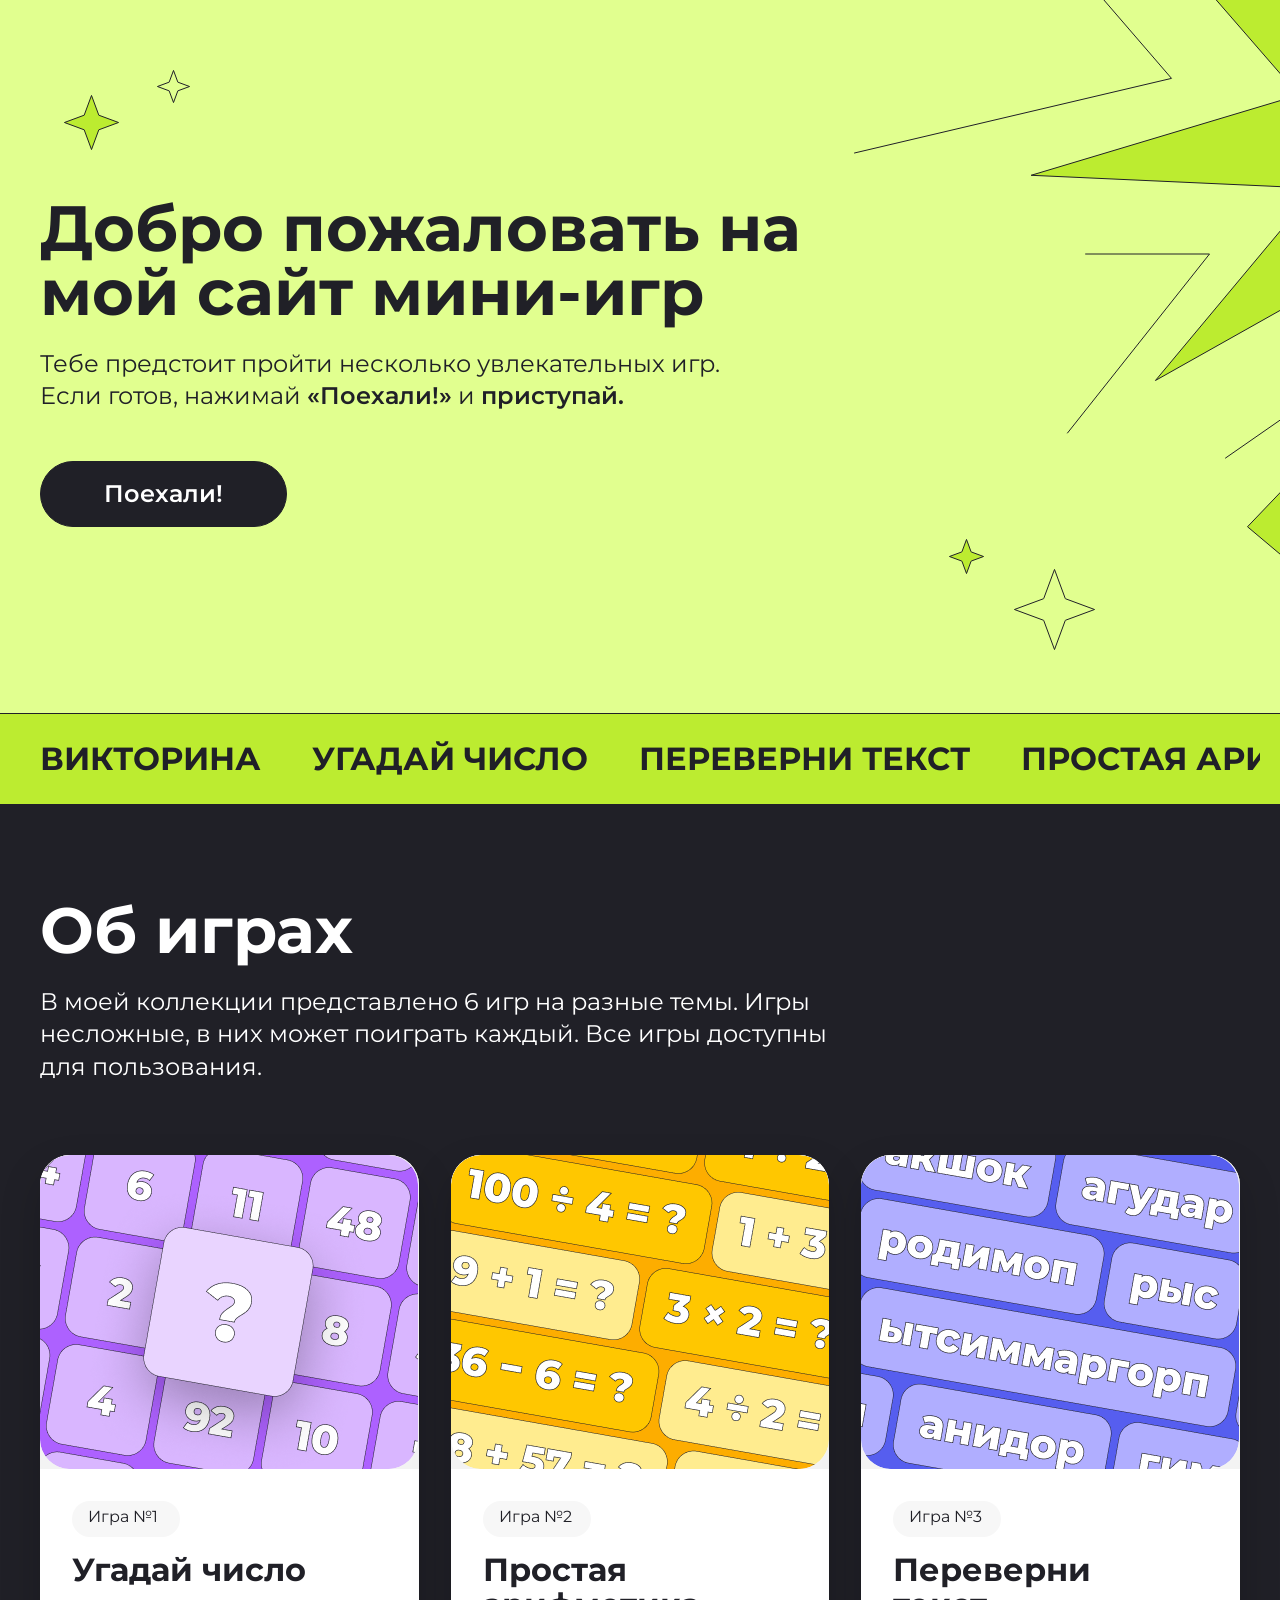
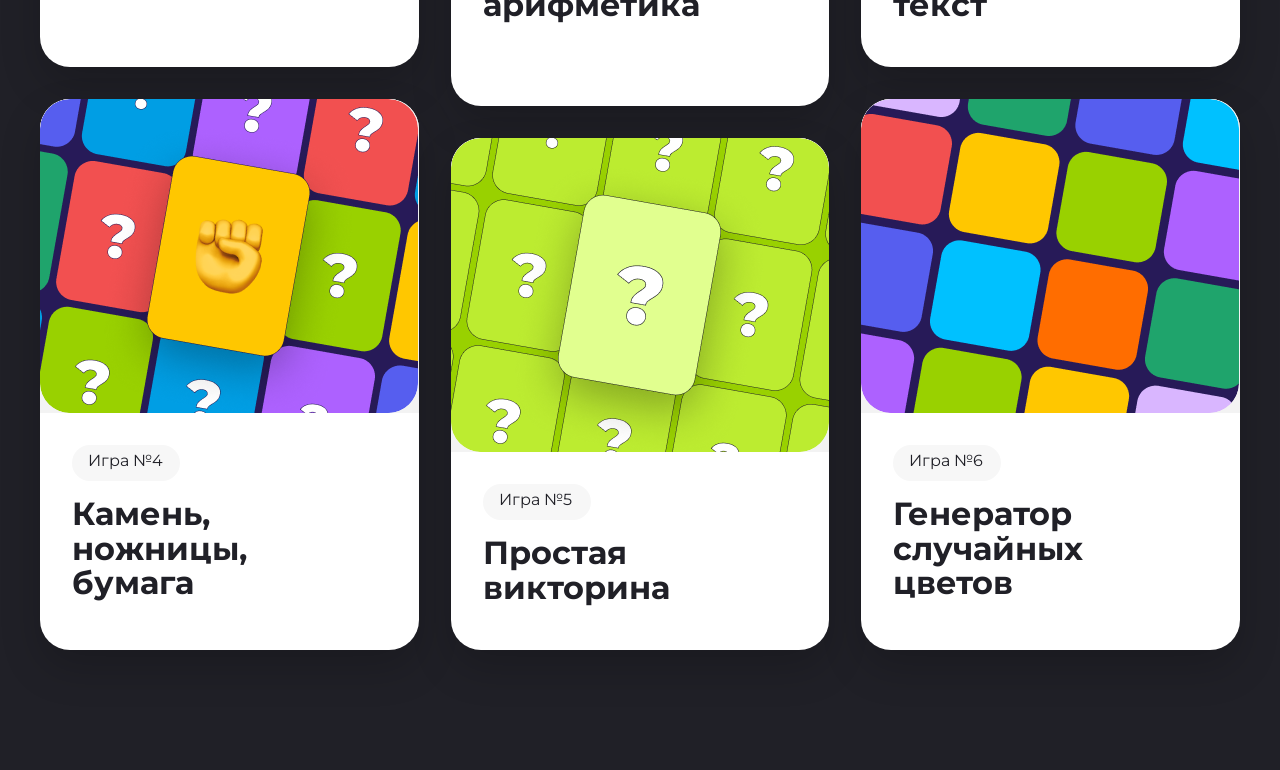
==== index.html @ d63cb067 "new block" ====
<!DOCTYPE html>
<html lang="ru">
  <head>
    <meta charset="UTF-8">
    <meta name="viewport" content="width=device-width, initial-scale=1.0">
    <title>Мини-игры</title>
    <link rel="stylesheet" href="style.css">
    <link rel="preconnect" href="https://fonts.googleapis.com">
    <link rel="preconnect" href="https://fonts.gstatic.com" crossorigin>
    <link
      href="https://fonts.googleapis.com/css2?family=Montserrat:ital,wght@0,100..900;1,100..900&display=swap"
      rel="stylesheet"
    >
  </head>
  <body>
    <header class="header">
      <div class="hero__decor hero__decor--star hero__decor--star-top">
        <img src="img/Star 2.svg" alt="Звезда">
      </div>
      <div class="hero__decor hero__decor--star hero__decor--star-left">
        <img src="img/Star 3.svg" alt="Звезда">
      </div>
      <div class="hero__decor hero__decor--star hero__decor--star-right">
        <img src="img/Star 4.svg" alt="Звезда">
      </div>
      <div class="hero__decor hero__decor--star hero__decor--star-small">
        <img src="img/Star 5.svg" alt="Звезда">
      </div>
      <div class="hero__decor hero__decor--star hero__decor--star-group">
        <img src="img/Group 1597880565.svg" alt="Группа звезд">
      </div>

      <section class="hero page">
        <div class="hero__wrapper">
          <h1 class="hero__title">Добро пожаловать на мой сайт мини-игр</h1>
          <p class="hero__subtitle">
            Тебе предстоит пройти несколько увлекательных игр. Если готов,
            нажимай <span class="hero__subtitle--text">«Поехали!»</span> и
            <span class="hero__subtitle--text">приступай.</span>
          </p>

          <button class="hero__button" type="button">Поехали!</button>
        </div>
      </section>

      <div class="hero__words">
        <div class="page hero__words-track">
          <p>ВИКТОРИНА</p>
          <p>УГАДАЙ ЧИСЛО</p>
          <p>ПЕРЕВЕРНИ ТЕКСТ</p>
          <p>ПРОСТАЯ АРИФМЕТИКА</p>
        </div>
      </div>
    </header>

    <section class="categories">
      <div class="page categories__wrapper">
        <h2 class="categories__title">Об играх</h2>
        <h3 class="categories__subtitle">
          В моей коллекции представлено 6 игр на разные темы. Игры несложные,
          в них может поиграть каждый. Все игры доступны для пользования.
        </h3>
      </div>

      <div class="page categories__grid">
        <div class="categories__column">
          <article class="categories__card categories__card--small">
            <div class="categories__preview">
              <img src="img/Обложка карточки.png" alt="Угадай число">
            </div>
            <div class="categories__content">
              <span class="categories__tag">Игра №1</span>
              <h3 class="categories__card-title">Угадай число</h3>
            </div>
          </article>

          <article class="categories__card categories__card--big">
            <div class="categories__preview">
              <img src="img/Обложка карточки3.png" alt="Камень, ножницы, бумага">
            </div>
            <div class="categories__content">
              <span class="categories__tag">Игра №4</span>
              <h3 class="categories__card-title">Камень, ножницы, бумага</h3>
            </div>
          </article>
        </div>

        <div class="categories__column">
          <article class="categories__card categories__card--big">
            <div class="categories__preview">
              <img src="img/Обложка карточки1.png" alt="Простая арифметика">
            </div>
            <div class="categories__content">
              <span class="categories__tag">Игра №2</span>
              <h3 class="categories__card-title">Простая арифметика</h3>
            </div>
          </article>

          <article class="categories__card categories__card--small">
            <div class="categories__preview">
              <img src="img/Обложка карточки4.png" alt="Простая викторина">
            </div>
            <div class="categories__content">
              <span class="categories__tag">Игра №5</span>
              <h3 class="categories__card-title">Простая викторина</h3>
            </div>
          </article>
        </div>

        <div class="categories__column">
          <article class="categories__card categories__card--small">
            <div class="categories__preview">
              <img src="img/Обложка карточки2.png" alt="Переверни текст">
            </div>
            <div class="categories__content">
              <span class="categories__tag">Игра №3</span>
              <h3 class="categories__card-title">Переверни текст</h3>
            </div>
          </article>

          <article class="categories__card categories__card--big">
            <div class="categories__preview">
              <img src="img/Обложка карточки5.png" alt="Генератор случайных цветов">
            </div>
            <div class="categories__content">
              <span class="categories__tag">Игра №6</span>
              <h3 class="categories__card-title">Генератор случайных цветов</h3>
            </div>
          </article>
        </div>
      </div>
    </section>
  </body>
</html>
---- style.css ----
* {
  margin: 0;
  padding: 0;
  box-sizing: border-box;
}

body {
  font-family: "Montserrat", sans-serif;
  font-size: 16px;
  color: #202027;
  background: #202027;
}

a {
  text-decoration: none;
}


a,
input,
button {
  font-family: "Montserrat", sans-serif;
}

.page {
  width: min(100%, 1240px);
  margin: 0 auto;
  padding-left: 20px;
  padding-right: 20px;
}

.header {
  display: flex;
  flex-direction: column;
  min-height: 800px;
  background-color: #e1ff8f;
  overflow: hidden;
  position: relative;
}

.hero {
  position: relative;
  z-index: 1;
  padding-top: 196px;
  padding-bottom: 186px;
}

.hero__decor {
  position: absolute;
  z-index: 0;
  flex: 1 0 auto;
}

.hero__decor--star {
  position: absolute;
  z-index: 0;
}

.hero__decor--star-top {
  left: 63px;
  right: 1320px;
  top: 94px;
  bottom: 649px;
}

.hero__decor--star-left {
  left: 156px;
  right: 1249px;
  top: 69px;
  bottom: 696px;
}

.hero__decor--star-small {
  left: 948px;
  right: 445px;
  top: 538px;
  bottom: 225px;
}

.hero__decor--star-right {
  left: 1013px;
  right: 344px;
  top: 568px;
  bottom: 149px;
}

.hero__decor--star-group {
  right: 0;
  left: 854px;
  bottom: 3px;
  top: 0;
}

.hero__wrapper {
  max-width: 769px;
}

.hero__title {
  font-weight: 700;
  font-size: clamp(42px, 6vw, 64px);
  line-height: 1;
}

.hero__subtitle {
  margin-top: 24px;
  max-width: 720px;
  font-weight: 400;
  font-size: clamp(20px, 2.2vw, 24px);
  line-height: 1.35;
}

.hero__subtitle--text {
  font-weight: 600;
}

.hero__button {
  margin-top: 48px;
  width: 247px;
  min-height: 66px;
  padding: 16px 28px;
  border: 1px solid #202027;
  border-radius: 60px;
  font-weight: 600;
  font-size: 24px;
  line-height: 1;
  text-align: center;
  color: #ffffff;
  background: #202027;
  cursor: pointer;
}

.hero__words {
  background-color: #bcec30;
  border-top: 1px solid #202027;
  flex: 0 0 auto;
  position: relative;
  z-index: 2;
}

.hero__words-track {
  min-height: 90px;
  display: flex;
  align-items: center;
  gap: 51px;
  white-space: nowrap;
  overflow: hidden;
  font-weight: 700;
  font-size: clamp(28px, 2.7vw, 32px);
  line-height: 1.1;
}

.categories {
  padding-top: 94px;
  padding-bottom: 120px;
  background: #202027;
}

.categories__wrapper {
  margin-bottom: 72px;
}

.categories__title {
  max-width: 314px;
  margin-bottom: 24px;
  font-weight: 700;
  font-size: clamp(42px, 6vw, 64px);
  line-height: 1;
  color: #ffffff;
}

.categories__subtitle {
  max-width: 788px;
  font-weight: 400;
  font-size: clamp(20px, 2.2vw, 24px);
  line-height: 1.35;
  color: #ffffff;
}

.categories__grid {
  display: grid;
  grid-template-columns: repeat(3, minmax(0, 1fr));
  gap: 32px;
  align-items: start;
}

.categories__column {
  display: flex;
  flex-direction: column;
  gap: 32px;
}

.categories__card {
  width: 100%;
  display: flex;
  flex-direction: column;
  border-radius: 30px;
  overflow: hidden;
  background: #ffffff;
  box-shadow: 0 18px 40px rgba(0, 0, 0, 0.18);
}

.categories__card--small {
  min-height: 512px;
}

.categories__card--big {
  min-height: 551px;
}

.categories__preview {
  height: 314px;
  background: #f3f3f3;
}

.categories__preview img {
width: 378px;
height: 314px;
border-radius: 30px;
}

.categories__content {
  flex: 1 1 auto;
  display: flex;
  flex-direction: column;
  gap: 16px;
  padding: 32px;
}

.categories__tag {
  align-self: flex-start;
  min-width: 108px;
  height: 36px;
  border-radius: 999px;
  padding: 8px 16px 10px;
  font-size: 16px;
  line-height: 1;
  color: #202027;
  background: #f7f7f7;
}

.categories__card-title {
  max-width: 240px;
  font-weight: 700;
  font-size: 32px;
  line-height: 1.08;
}

@media (max-width: 1024px) {
  .hero {
    padding-top: 140px;
    padding-bottom: 120px;
  }

  .categories__grid {
    grid-template-columns: repeat(2, minmax(0, 1fr));
  }
}

@media (max-width: 767px) {
  .page {
    padding-left: 16px;
    padding-right: 16px;
  }

  .header {
    min-height: auto;
  }

  .hero {
    padding-top: 120px;
    padding-bottom: 96px;
  }

  .hero__button {
    width: 100%;
  }

  .hero__words-track {
    min-height: 72px;
    gap: 28px;
    font-size: 22px;
  }

  .categories {
    padding-top: 64px;
    padding-bottom: 80px;
  }

  .categories__wrapper {
    margin-bottom: 40px;
  }

  .categories__grid {
    grid-template-columns: 1fr;
    gap: 24px;
  }

  .categories__column {
    gap: 24px;
  }

  .categories__card--small,
  .categories__card--big {
    min-height: auto;
  }

  .categories__preview {
    height: 260px;
  }

  .categories__content {
    padding: 24px;
  }

  .categories__card-title {
    font-size: 28px;
  }
}
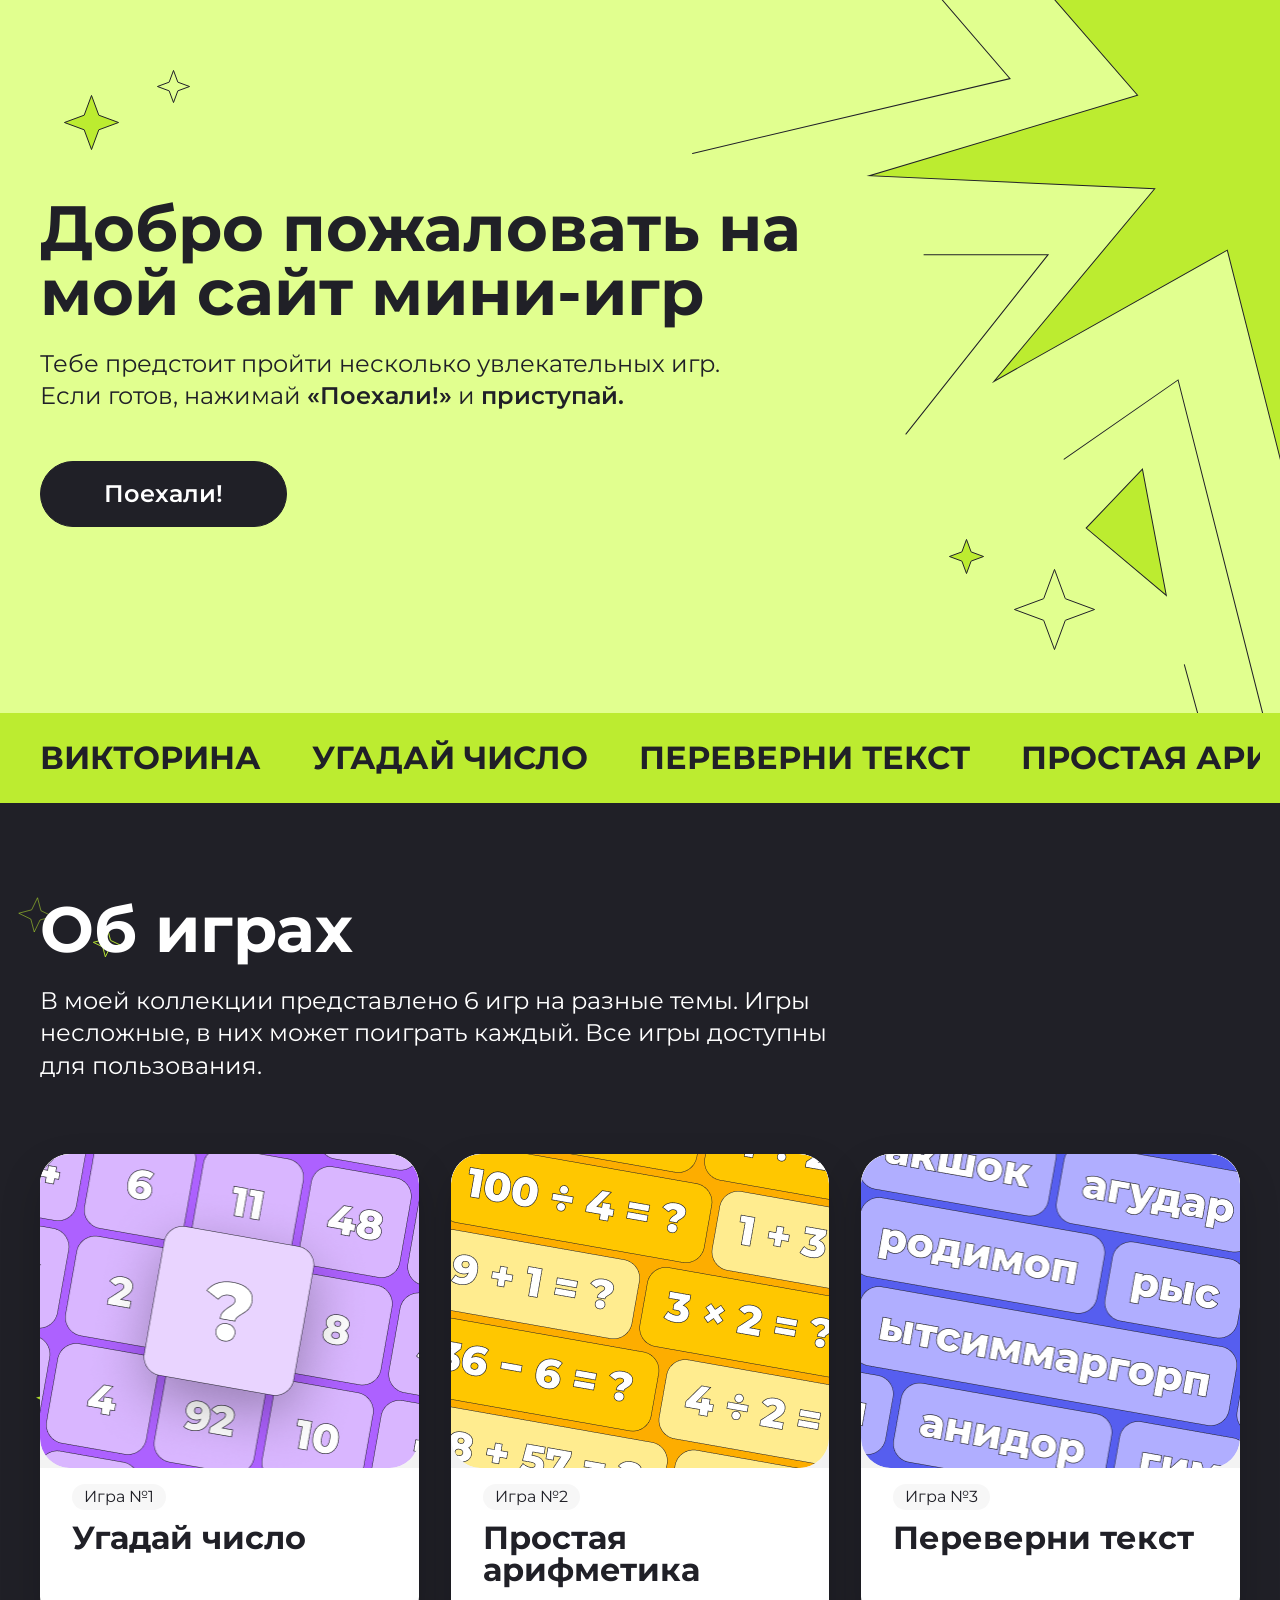
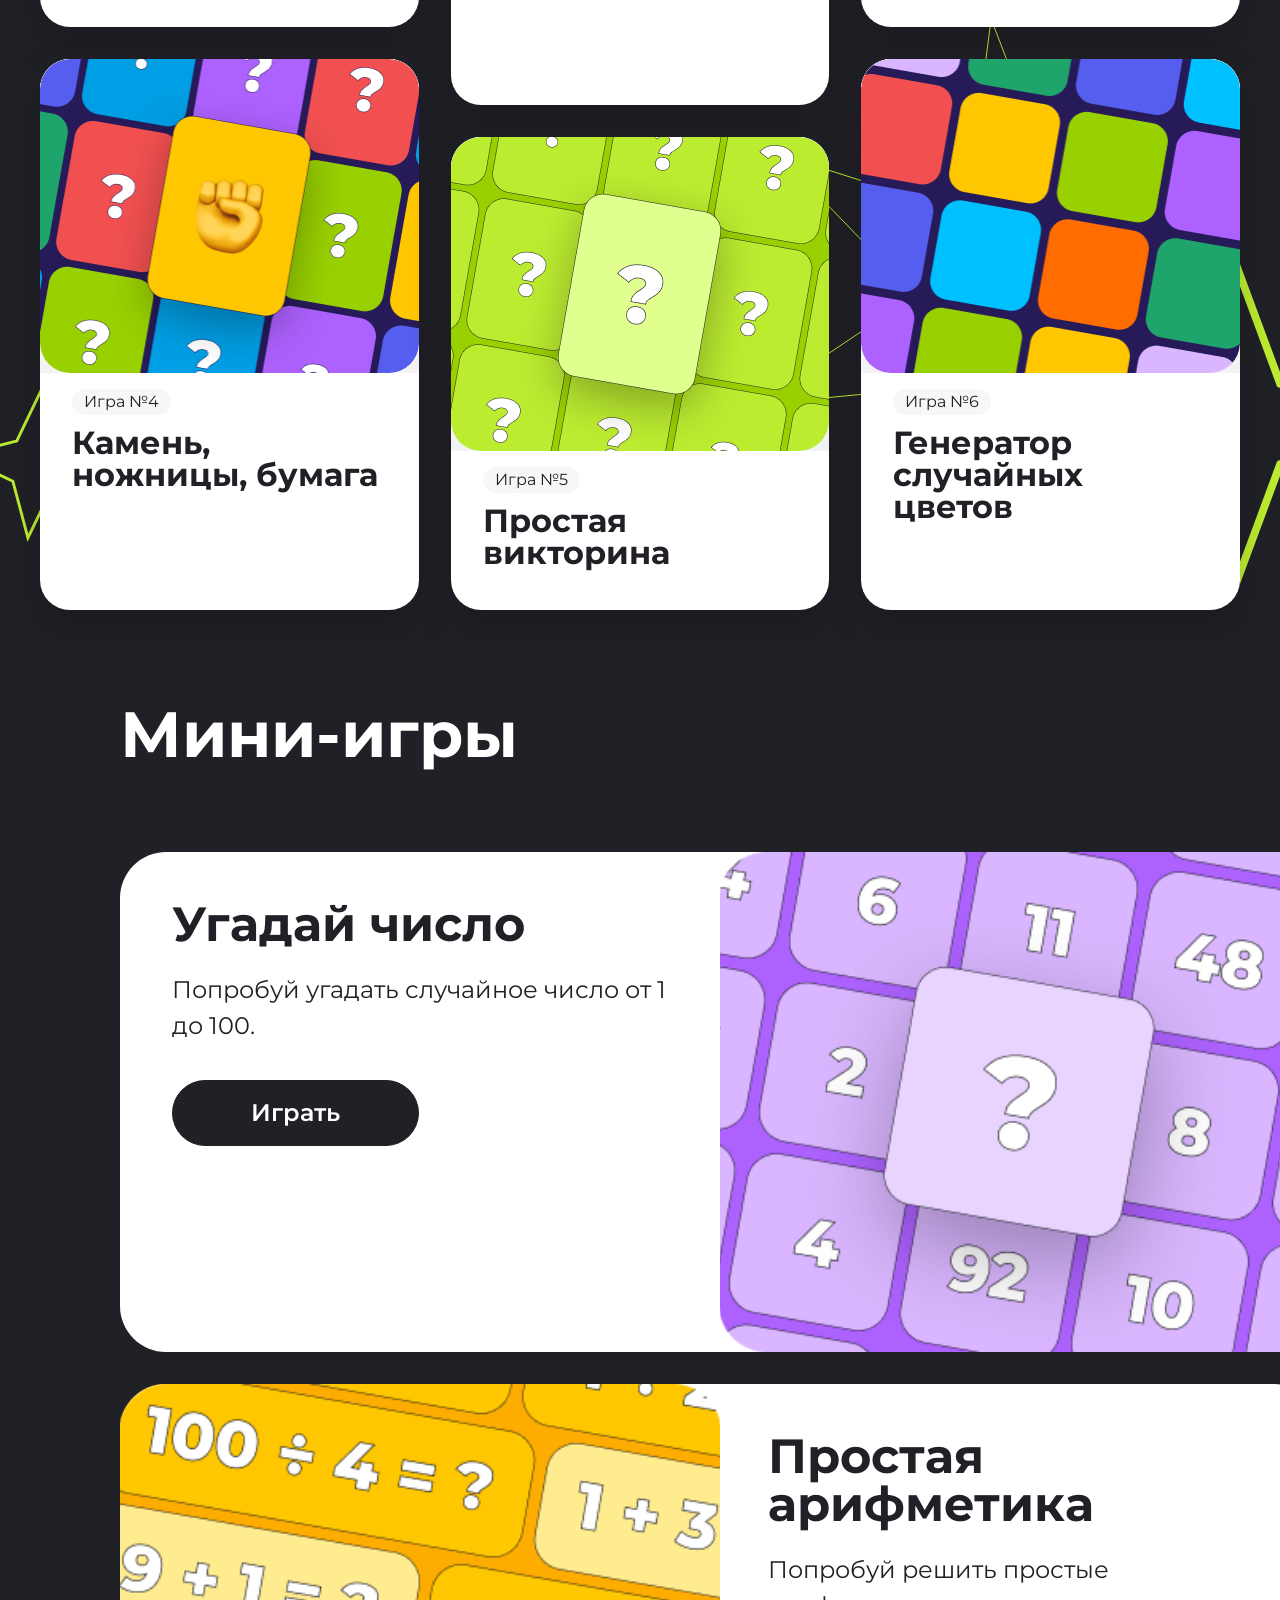
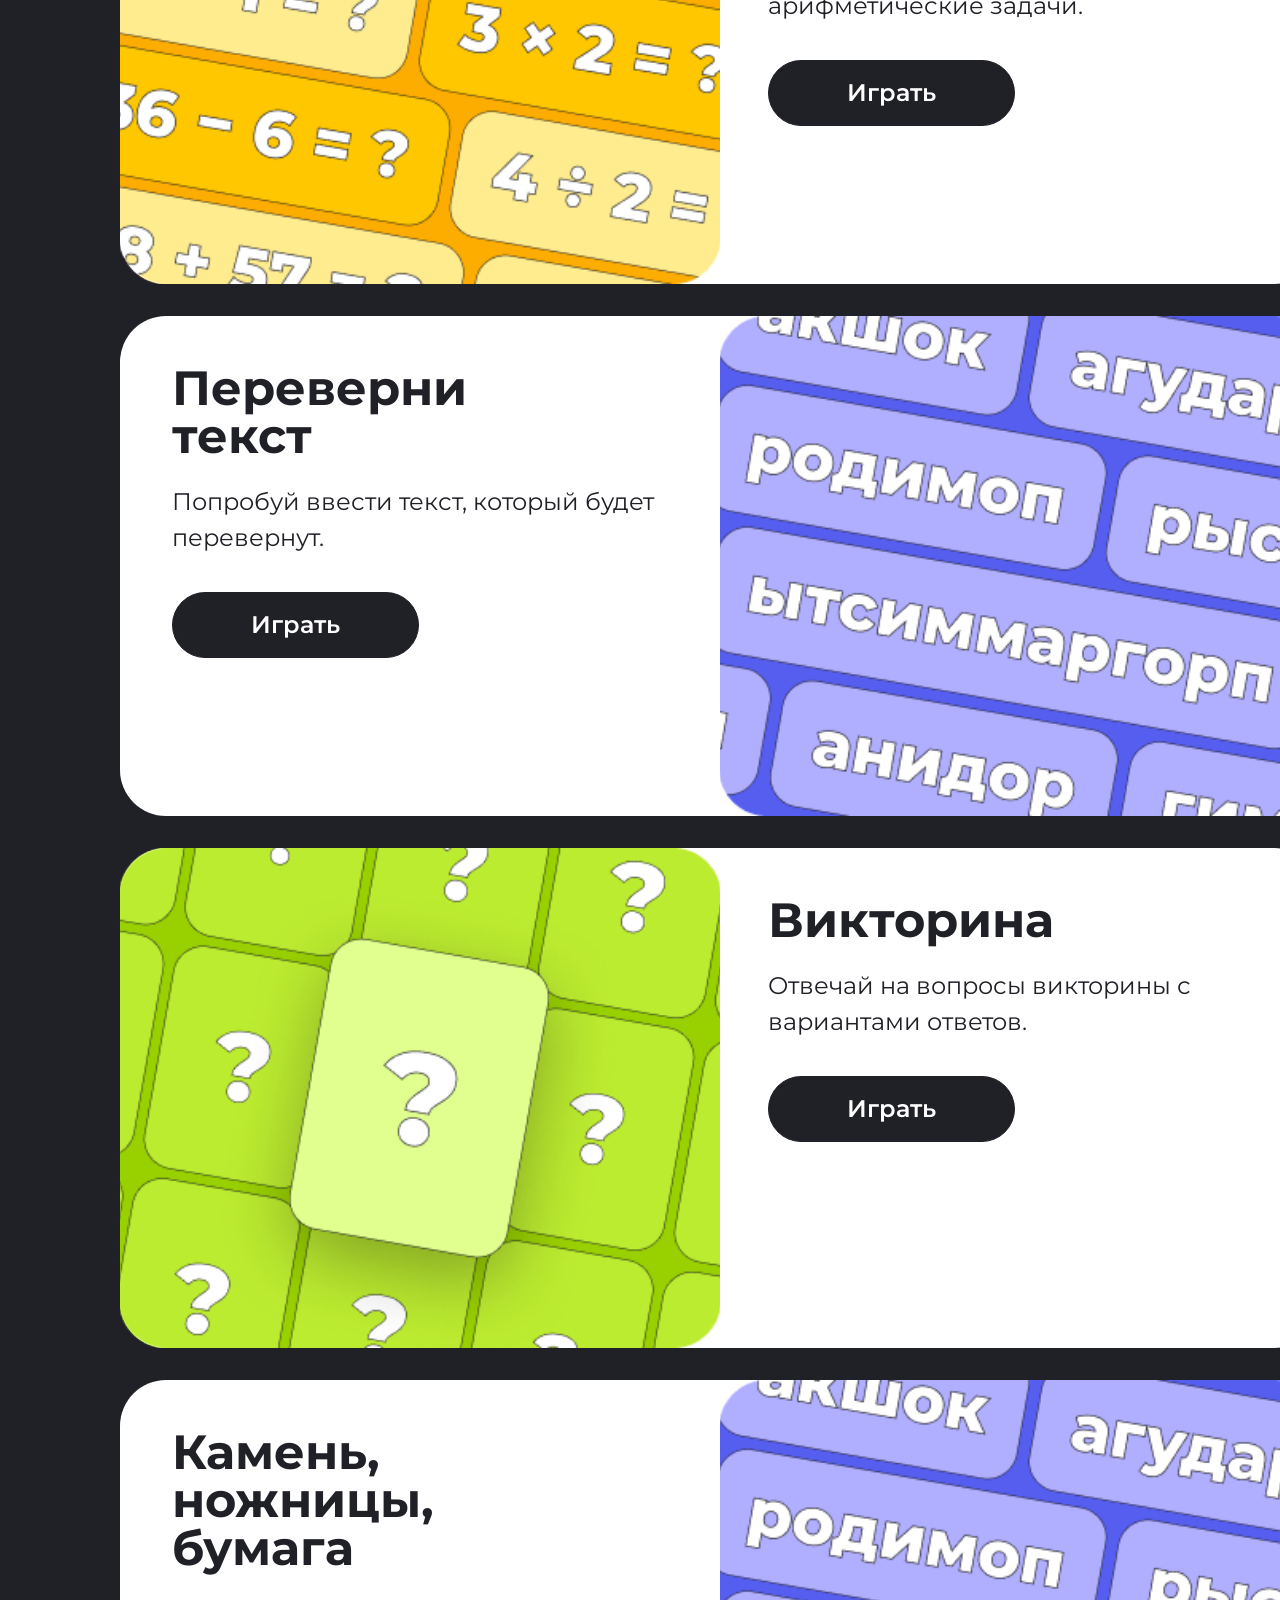
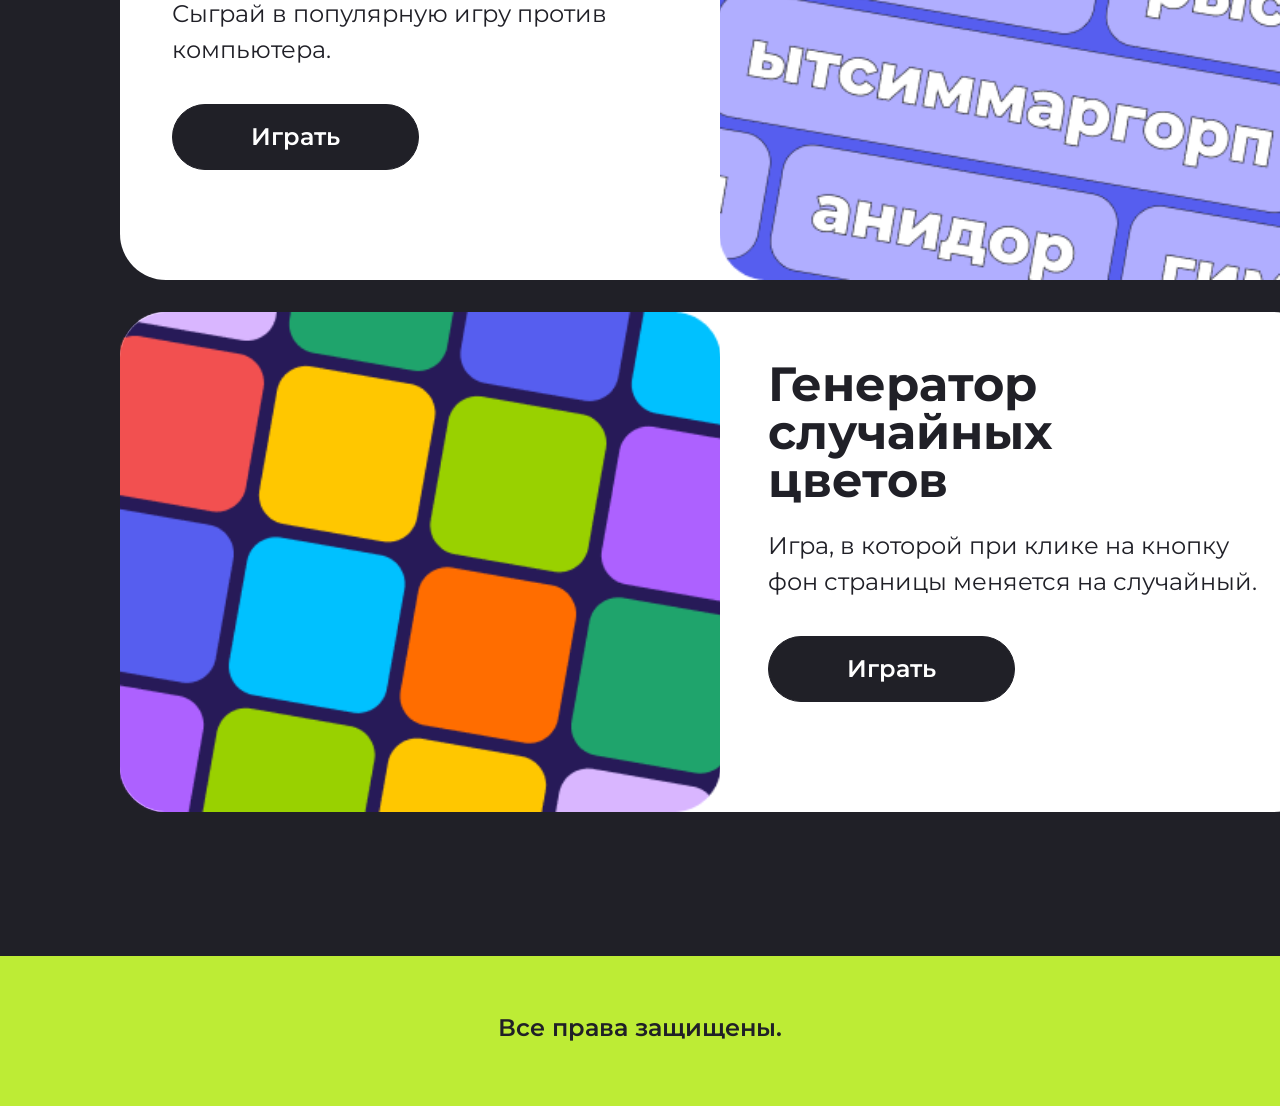
==== commit 9bdcb056: "added a second site block" ====
--- a/index.html
+++ b/index.html
@@ -54,6 +54,29 @@
     </header>
 
     <section class="categories">
+
+      <div class="categories__decor categories__decor--top-right">
+        <img src="img/Star 1.svg" alt="Звезда">
+      </div>
+      <div class="categories__decor categories__decor--left-mid">
+        <img src="img/Star 6.svg" alt="Звезда">
+      </div>
+      <div class="categories__decor categories__decor--left-bottom">
+        <img src="img/Star 7.svg" alt="Звезда">
+      </div>
+      <div class="categories__decor categories__decor--right-mid">
+        <img src="img/Star 8.svg" alt="Звезда">
+      </div>
+      <div class="categories__decor categories__decor--right-bottom">
+        <img src="img/Star 10.svg" alt="Группа звезд">
+      </div>
+      <div class="categories__decor categories__decor--top-left">
+        <img src="img/Star 11.svg" alt="Звезда">
+      </div>
+      <div class="categories__decor categories__decor--bottom-left">
+        <img src="img/Star 12.svg" alt="Группа звезд">
+      </div>
+
       <div class="page categories__wrapper">
         <h2 class="categories__title">Об играх</h2>
         <h3 class="categories__subtitle">
@@ -130,5 +153,101 @@
         </div>
       </div>
     </section>
+    
+    
+    <section class="games__section page">
+
+      <div class="games__title-wrapper page">
+        <h2 class="games__title--text">Мини-игры</h2>
+      </div>
+
+      <div class="games__box page">
+        
+          <article class="games__card games__card--right">
+            <div class="games__preview">
+              <img src="img/Обложка карточки.png" alt="Угадай число">
+            </div>
+         <div class="games__content">
+              <div class="games__action">  
+                <h2 class="games__content--title">Угадай число</h2>
+                <h3 class="games__content--subtitle">Попробуй угадать случайное число от 1 до 100.</h3>
+                <button class="games__button" type="button">Играть</button>
+              </div>
+            </div>
+          </article>
+
+        <article class="games__card">
+            <div class="games__preview">
+              <img src="img/Обложка карточки1.png" alt="Простая арифметика">
+            </div>
+            <div class="games__content">
+              <div class="games__action">  
+                <h2 class="games__content--title">Простая арифметика</h2>
+                <h3 class="games__content--subtitle">Попробуй решить простые арифметические задачи.</h3>
+                <button class="games__button" type="button">Играть</button>
+              </div>
+            </div>
+          </article>
+        
+
+        
+          <article class="games__card games__card--right">
+            <div class="games__preview">
+              <img src="img/Обложка карточки2.png" alt="Простая арифметика">
+            </div>
+           <div class="games__content">
+              <div class="games__action">  
+                <h2 class="games__content--title">Переверни текст</h2>
+                <h3 class="games__content--subtitle">Попробуй ввести текст, который будет перевернут.</h3>
+                <button class="games__button" type="button">Играть</button>
+              </div>
+            </div>
+          </article>
+
+    <article class="games__card">
+            <div class="games__preview">
+              <img src="img/Обложка карточки4.png" alt="Викторина">
+            </div>
+            <div class="games__content">
+              <div class="games__action">  
+                <h2 class="games__content--title">Викторина</h2>
+                <h3 class="games__content--subtitle">Отвечай на вопросы викторины с вариантами ответов.</h3>
+                <button class="games__button" type="button">Играть</button>
+              </div>
+            </div>
+          </article>
+        
+
+        
+          <article class="games__card games__card--right">
+            <div class="games__preview">
+              <img src="img/Обложка карточки2.png" alt="Простая арифметика">
+            </div>
+           <div class="games__content">
+              <div class="games__action">  
+                <h2 class="games__content--title">Камень, ножницы, бумага</h2>
+                <h3 class="games__content--subtitle">Сыграй в популярную игру против компьютера.</h3>
+                <button class="games__button" type="button">Играть</button>
+              </div>
+            </div>
+          </article>
+
+          <article class="games__card">
+            <div class="games__preview">
+              <img src="img/Обложка карточки5.png" alt="Генератор случайных цветов">
+            </div>
+            <div class="games__content">
+              <div class="games__action">  
+                <h2 class="games__content--title">Генератор случайных цветов</h2>
+                <h3 class="games__content--subtitle">Игра, в которой при клике на кнопку фон страницы меняется на случайный.</h3>
+                <button class="games__button" type="button">Играть</button>
+              </div>
+            </div>
+          </article>
+
+    </section>
+    <footer class="footer">
+      <p class="footer__text">Все права защищены.</p>
+    </footer>
   </body>
 </html>
--- a/style.css
+++ b/style.css
@@ -86,9 +86,15 @@
 
 .hero__decor--star-group {
   right: 0;
-  left: 854px;
+  left: auto;
   bottom: 3px;
   top: 0;
+  display: flex;
+  justify-content: flex-end;
+}
+
+.hero__decor--star-group img {
+  display: block;
 }
 
 .hero__wrapper {
@@ -131,7 +137,6 @@
 
 .hero__words {
   background-color: #bcec30;
-  border-top: 1px solid #202027;
   flex: 0 0 auto;
   position: relative;
   z-index: 2;
@@ -150,12 +155,71 @@
 }
 
 .categories {
+  position: relative;
+  isolation: isolate;
   padding-top: 94px;
-  padding-bottom: 120px;
+  padding-bottom: 46px;
   background: #202027;
+  overflow: hidden;
+}
+
+.categories__decor {
+  position: absolute;
+  z-index: 0;
+  pointer-events: none;
+}
+
+.categories__decor img {
+  display: block;
+  width: 100%;
+  height: auto;
+}
+
+.categories__decor--top-right {
+  top: 814px;
+  bottom: 693px;
+  right: 72px;
+}
+
+.categories__decor--left-mid {
+  top: 520 px;
+  left: 18px;
+  width: 36px;
+}
+
+.categories__decor--left-bottom {
+  top: 570px;
+  left: 36px;
+  width: 56px;
+}
+
+.categories__decor--right-mid {
+  top: 690px;
+  right: 88px;
+  width: 68px;
+}
+
+.categories__decor--right-bottom {
+  right: -120px;
+  bottom: 72px;
+  width: 320px;
+}
+
+.categories__decor--top-left {
+  top: 126px;
+  left: 92px;
+  width: 30px;
+}
+
+.categories__decor--bottom-left {
+  left: -44px;
+  bottom: 112px;
+  width: 160px;
 }
 
 .categories__wrapper {
+  position: relative;
+  z-index: 1;
   margin-bottom: 72px;
 }
 
@@ -177,6 +241,8 @@
 }
 
 .categories__grid {
+  position: relative;
+  z-index: 1;
   display: grid;
   grid-template-columns: repeat(3, minmax(0, 1fr));
   gap: 32px;
@@ -200,11 +266,11 @@
 }
 
 .categories__card--small {
-  min-height: 512px;
+  height: 473px;
 }
 
 .categories__card--big {
-  min-height: 551px;
+  height: 551px;
 }
 
 .categories__preview {
@@ -213,25 +279,28 @@
 }
 
 .categories__preview img {
-width: 378px;
-height: 314px;
-border-radius: 30px;
+  display: block;
+  width: 100%;
+  height: 100%;
+  object-fit: cover;
+  border-radius: 30px;
 }
 
 .categories__content {
   flex: 1 1 auto;
   display: flex;
   flex-direction: column;
-  gap: 16px;
-  padding: 32px;
+  gap: 12px;
+  justify-content: flex-start;
+  padding: 16px 32px 32px;
+  min-height: 0;
 }
 
 .categories__tag {
   align-self: flex-start;
-  min-width: 108px;
-  height: 36px;
+  min-width: 0;
   border-radius: 999px;
-  padding: 8px 16px 10px;
+  padding: 5px 12px;
   font-size: 16px;
   line-height: 1;
   color: #202027;
@@ -239,11 +308,157 @@
 }
 
 .categories__card-title {
-  max-width: 240px;
+  max-width: 314px;
   font-weight: 700;
   font-size: 32px;
-  line-height: 1.08;
-}
+  line-height: 1;
+}
+
+.games__section {
+  background-color: #202027;
+  width: 1440px;
+  height: 3500px;
+  padding-top: 46px;
+}
+
+.games__title-wrapper {
+  width: 1200;
+  height: 78;
+  gap: 72px;
+  padding-bottom: 72px;
+}
+
+.games__title--text {
+  width: 400px ;
+  height: 78px;
+  font-family: Montserrat;
+  font-weight: 700;
+  font-style: Bold;
+  font-size: 64px;
+  line-height: 100%;
+  letter-spacing: 0px;
+  vertical-align: middle;
+  color: rgba(255, 255, 255, 1)
+} 
+
+.games__box {
+  display: flex;
+  flex-direction: column;
+  
+  gap: 32px;
+}
+
+
+.games__card--right {
+ display: flex;
+    flex-direction: row-reverse;
+}
+
+.games__card{
+  display: flex;
+  border-radius: 46px;
+  opacity: 1;
+  color: rgba(255, 255, 255, 1);
+  background-color: rgba(255, 255, 255, 1);
+  width: 1200px;
+  height: 500px;
+}
+
+.games__preview {
+  width: 600px;
+height: 100%;
+gap: 10px;
+}
+
+.games__preview img {
+  display: block;
+  width: 100%;
+  height: 100%;
+  object-fit: cover;
+  border-radius: 30px;
+}
+
+.games__action{ 
+  width: 100%;
+  max-width: 504px;
+  display: flex;
+  flex-direction: column;
+  gap: 24px;
+  align-items: flex-start;
+}
+
+.games__content {
+  padding: 48px;
+  min-height: 0;
+}
+
+.games__button {
+  width: 247px;
+  min-height: 66px;
+  padding: 16px 28px;
+  border: 1px solid #202027;
+  border-radius: 60px;
+  font-weight: 600;
+  font-size: 24px;
+  line-height: 1;
+  text-align: center;
+  color: #ffffff;
+  background: #202027;
+  cursor: pointer;
+}
+
+.games__content--title {
+  width: auto;
+  max-width: 380px;
+  height: auto;
+  font-family: Montserrat;
+  font-weight: 700;
+  font-style: Bold;
+  font-size: 48px;
+  line-height: 100%;
+  letter-spacing: 0px;
+  vertical-align: middle;
+  color: rgba(32, 32, 39, 1);
+}
+
+.games__content--subtitle {
+  width: auto;
+  max-width: 500px;
+  height: auto;
+  font-family: Montserrat;
+  font-weight: 400;
+  font-style: Regular;
+  font-size: 24px;
+  line-height: 150%;
+  letter-spacing: 0px;
+  vertical-align: middle;
+  color: rgba(32, 32, 39, 1);
+  margin-bottom: 12px;
+}
+
+.footer {
+  display: flex;
+  justify-content: center;
+  width: 100%;
+  height: 150px;
+  background-color: #bdec35;
+  align-items: center;
+}
+
+.footer__text {
+  width: 285px;
+  height: 29px;
+  font-family: Montserrat;
+  font-weight: 600;
+  font-style: SemiBold;
+  font-size: 24px;
+  line-height: 100%;
+  letter-spacing: 0px;
+  text-align: center;
+  vertical-align: middle;
+  color: rgba(32, 32, 39, 1);
+}
+
 
 @media (max-width: 1024px) {
   .hero {
@@ -286,6 +501,21 @@
     padding-bottom: 80px;
   }
 
+  .categories__decor--top-right {
+    top: 120px;
+    right: -220px;
+    width: 420px;
+  }
+
+  .categories__decor--left-mid,
+  .categories__decor--left-bottom,
+  .categories__decor--right-mid,
+  .categories__decor--right-bottom,
+  .categories__decor--top-left,
+  .categories__decor--bottom-left {
+    display: none;
+  }
+
   .categories__wrapper {
     margin-bottom: 40px;
   }
@@ -301,6 +531,7 @@
 
   .categories__card--small,
   .categories__card--big {
+    height: auto;
     min-height: auto;
   }
 
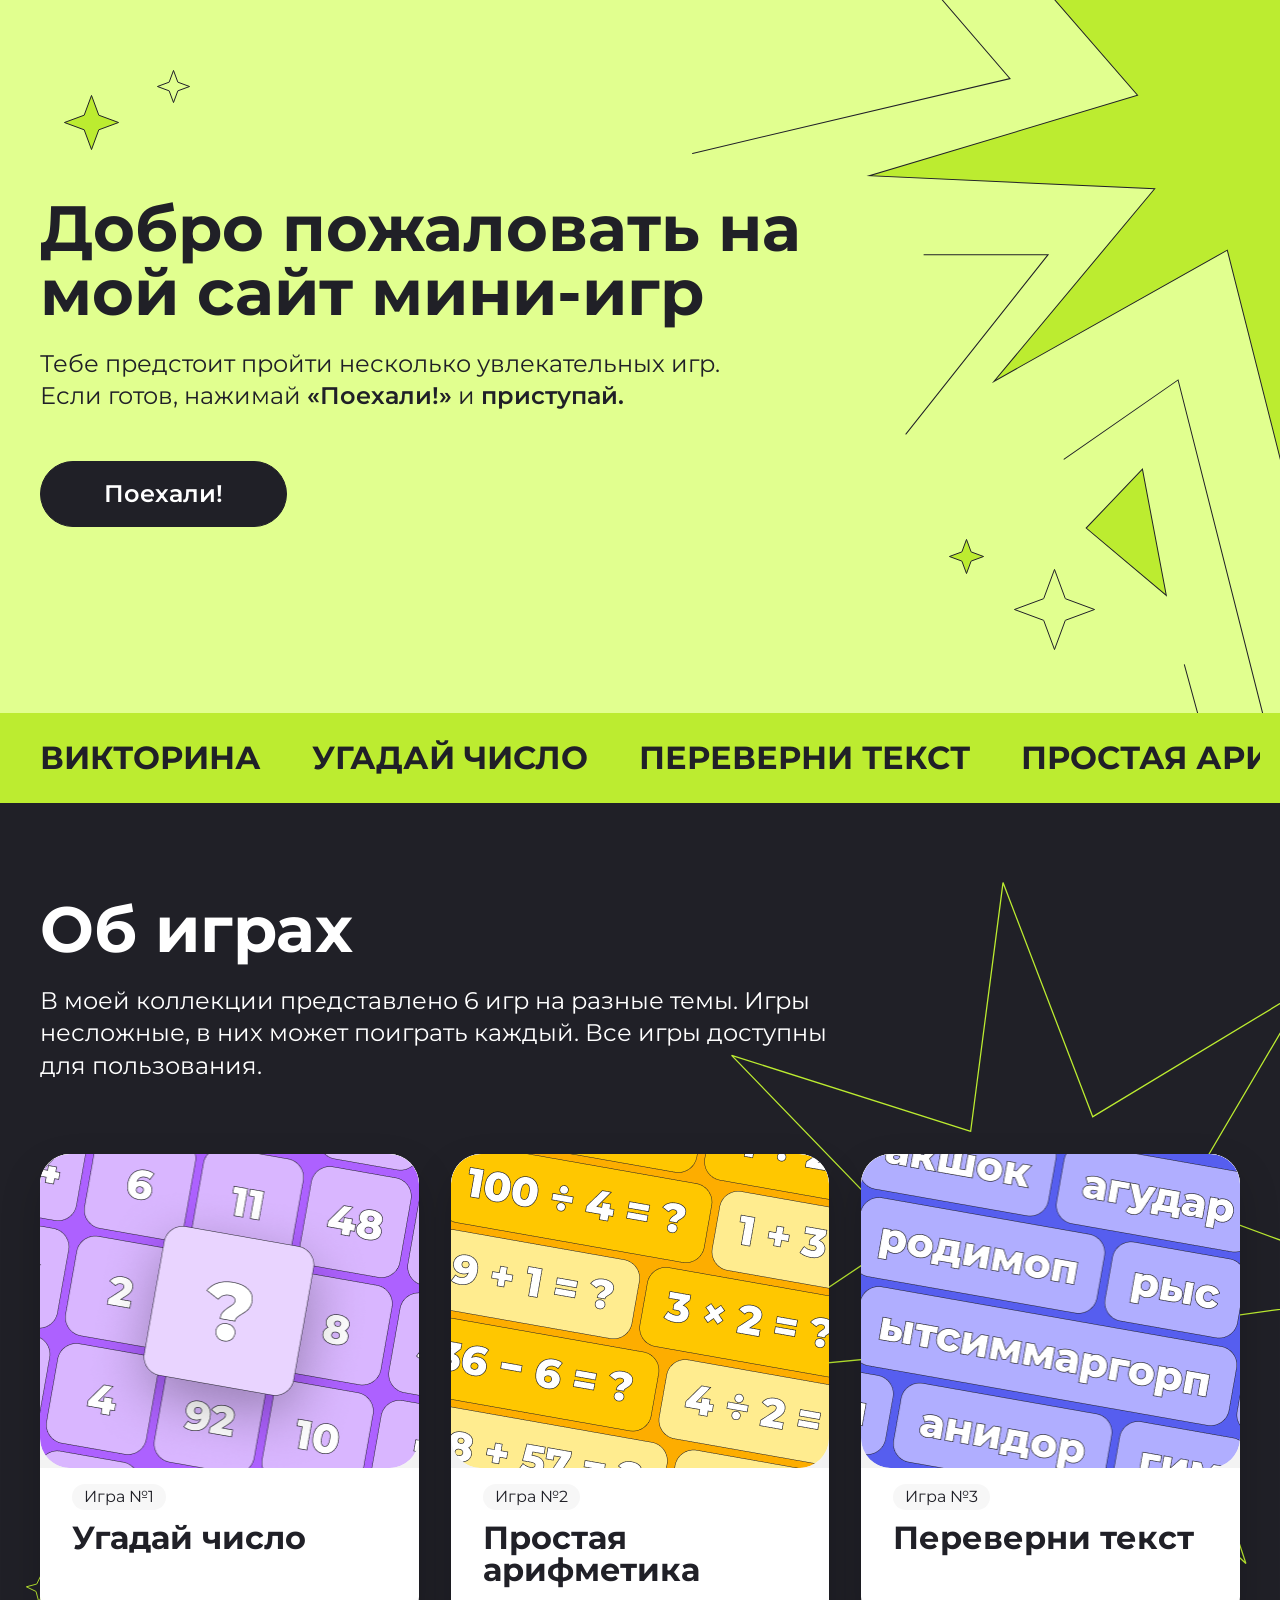
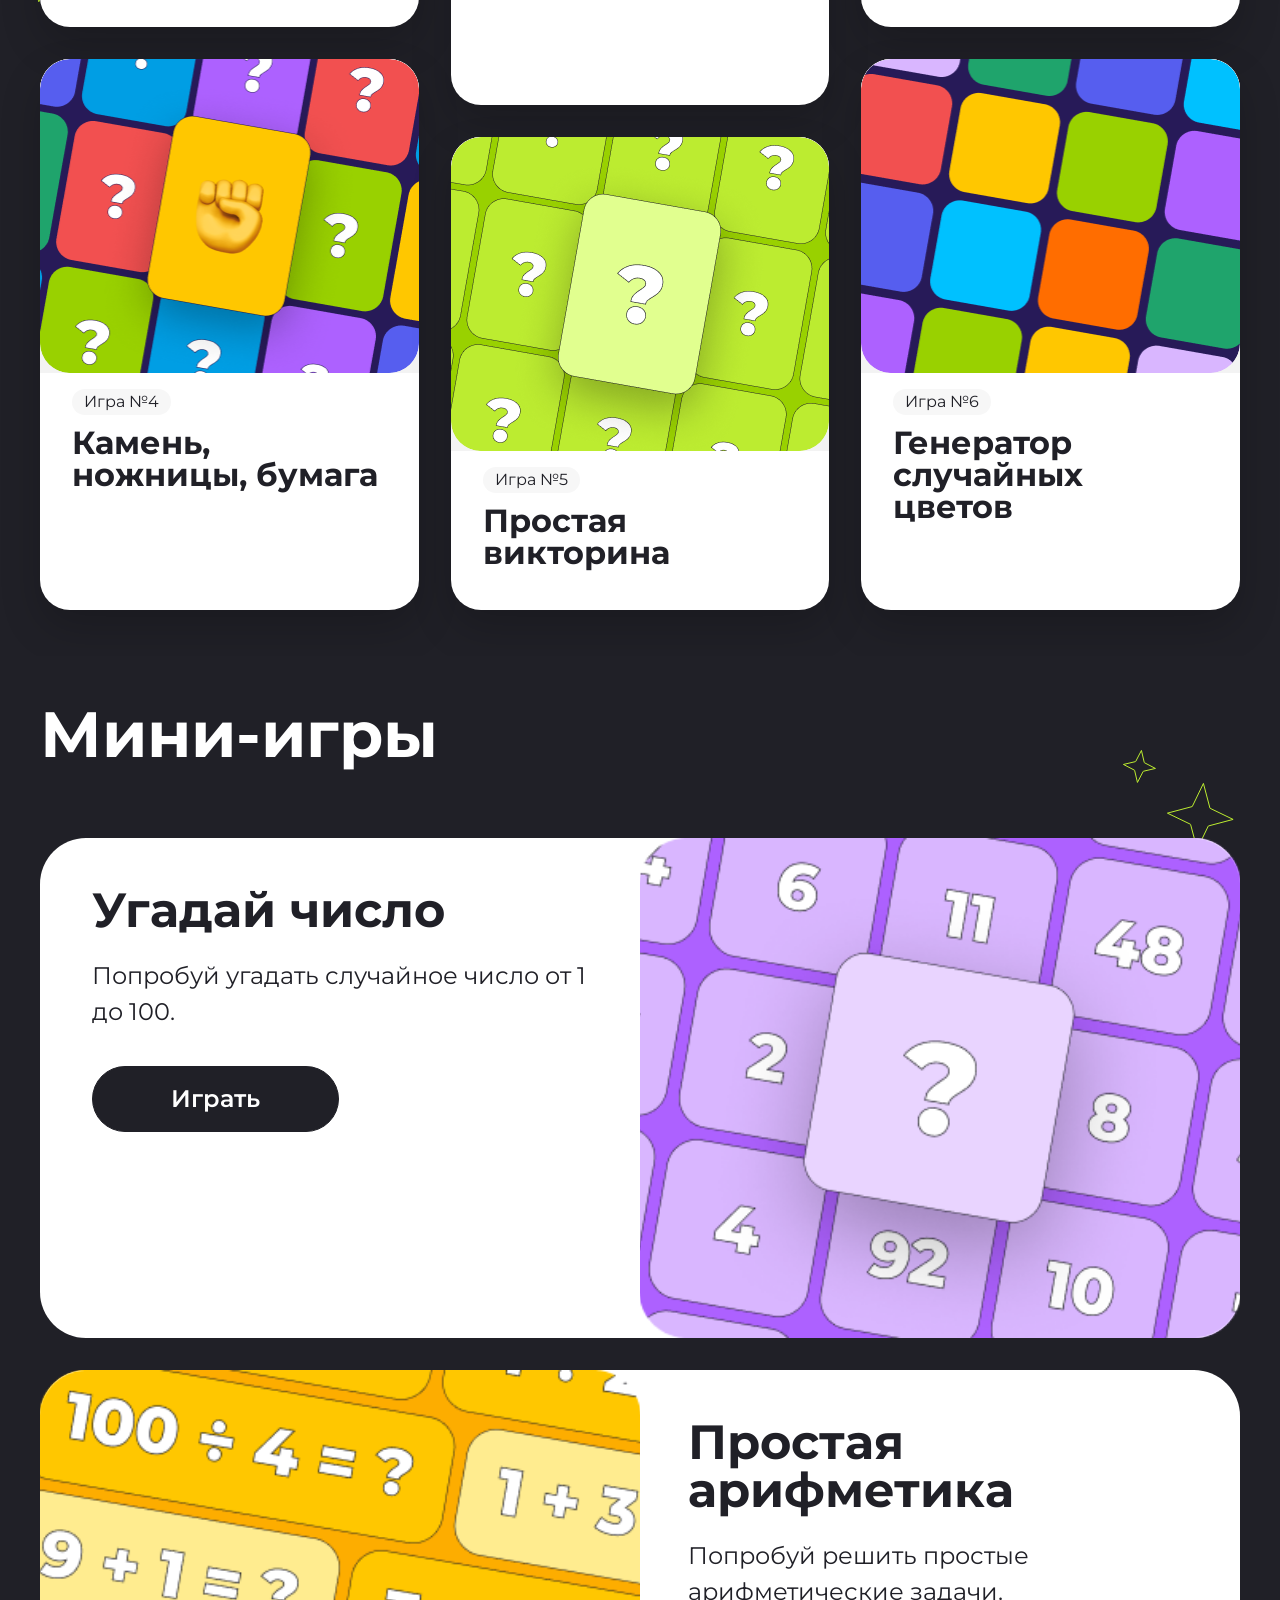
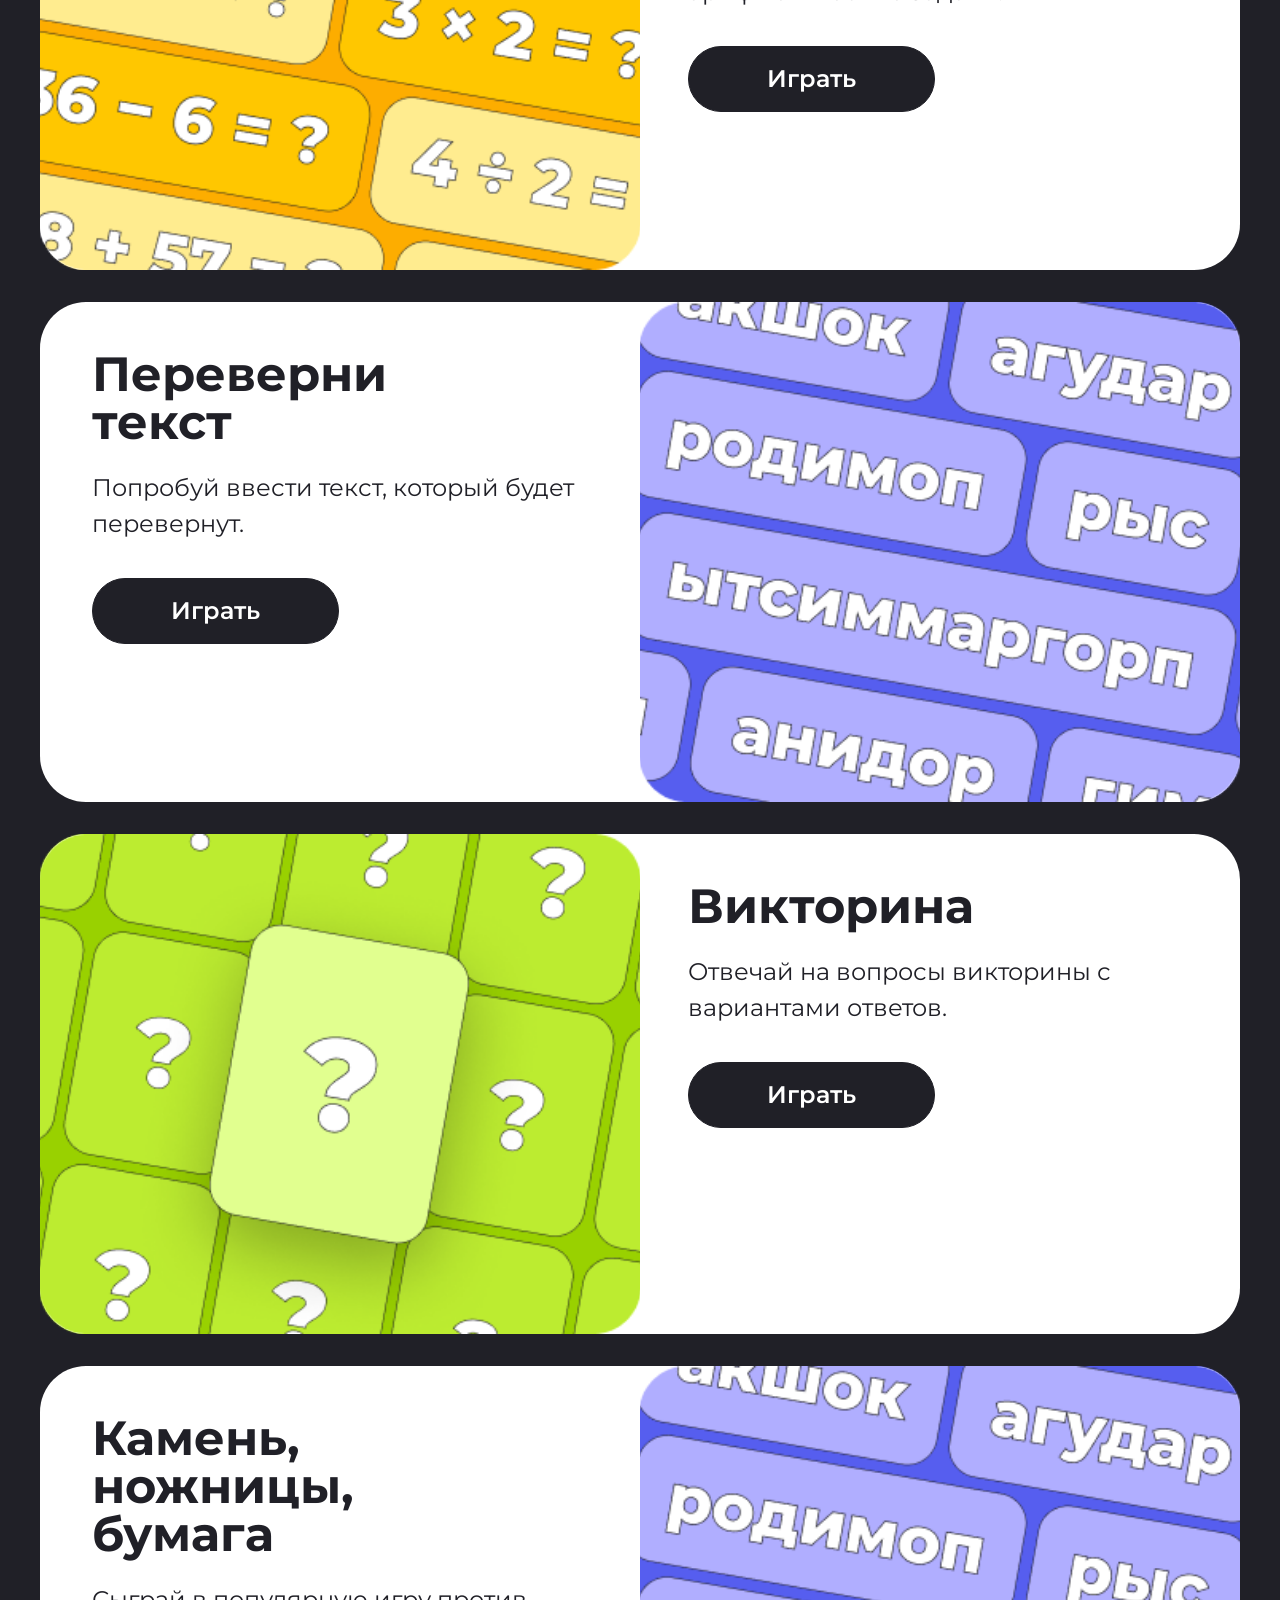
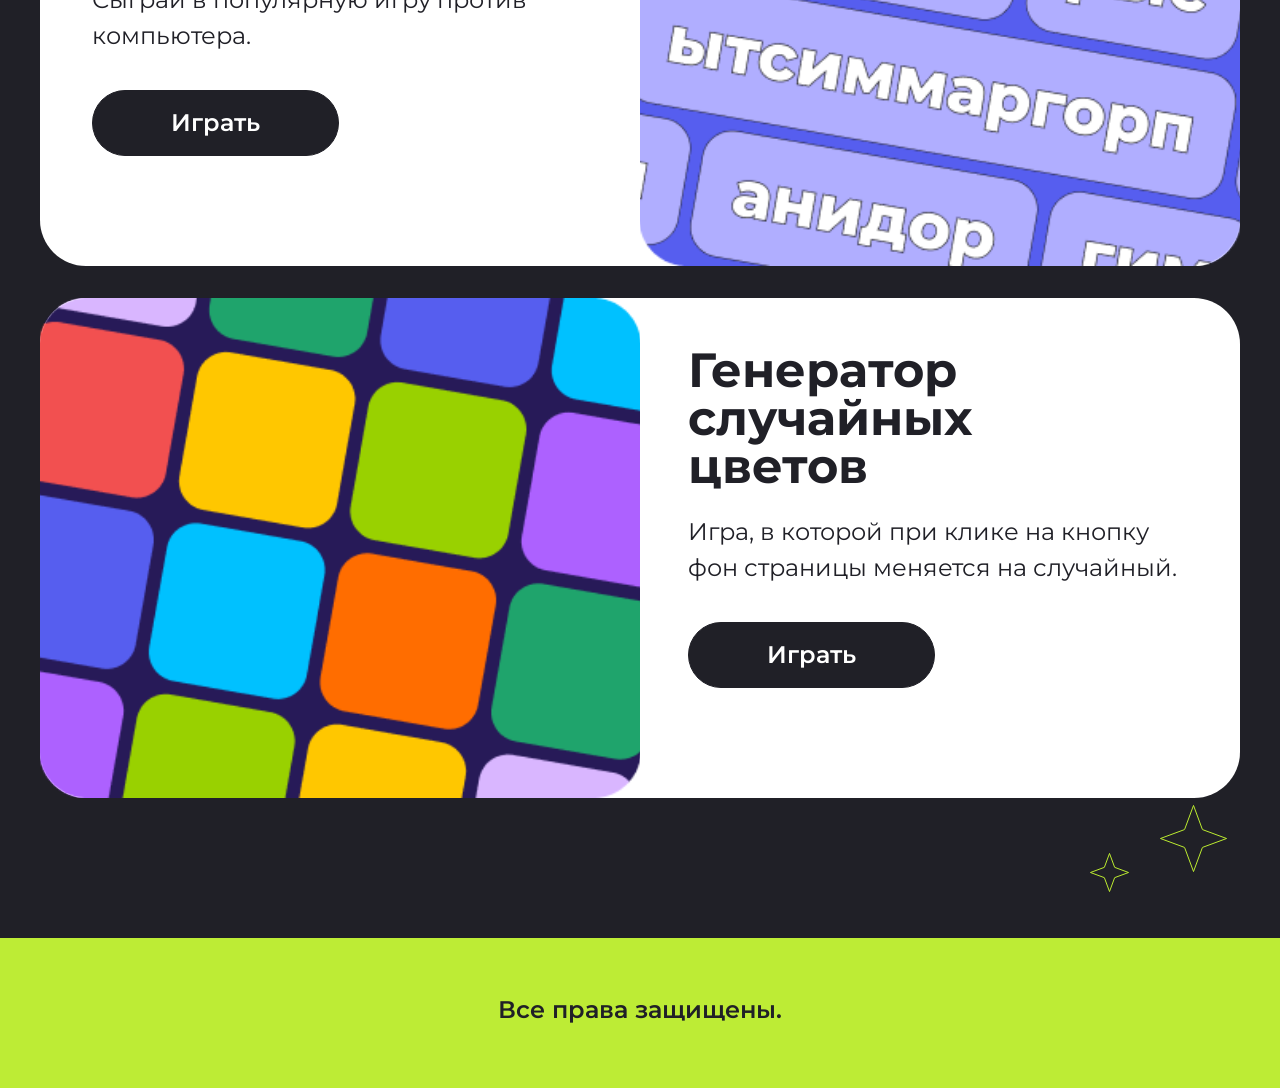
==== commit 97022f69: "Adjust games section layout and decor" ====
--- a/index.html
+++ b/index.html
@@ -55,21 +55,10 @@
 
     <section class="categories">
 
-      <div class="categories__decor categories__decor--top-right">
+      <div class="categories__decor categories__decor--top-big">
         <img src="img/Star 1.svg" alt="Звезда">
       </div>
-      <div class="categories__decor categories__decor--left-mid">
-        <img src="img/Star 6.svg" alt="Звезда">
-      </div>
-      <div class="categories__decor categories__decor--left-bottom">
-        <img src="img/Star 7.svg" alt="Звезда">
-      </div>
-      <div class="categories__decor categories__decor--right-mid">
-        <img src="img/Star 8.svg" alt="Звезда">
-      </div>
-      <div class="categories__decor categories__decor--right-bottom">
-        <img src="img/Star 10.svg" alt="Группа звезд">
-      </div>
+      
       <div class="categories__decor categories__decor--top-left">
         <img src="img/Star 11.svg" alt="Звезда">
       </div>
@@ -155,72 +144,84 @@
     </section>
     
     
-    <section class="games__section page">
+    <section class="games__section">
+
+      <div class="games__decor games__decor--left-top">
+        <img src="img/Star 6.svg" alt="Звезда">
+      </div>
+      <div class="games__decor games__decor--right-top">
+        <img src="img/Star 7.svg" alt="Звезда">
+      </div>
+      <div class="games__decor games__decor--left-bottom">
+        <img src="img/Star 8.svg" alt="Звезда">
+      </div>
+      <div class="games__decor games__decor--right-bottom">
+        <img src="img/Star 10.svg" alt="Группа звезд">
+
+      </div>
 
       <div class="games__title-wrapper page">
         <h2 class="games__title--text">Мини-игры</h2>
       </div>
 
       <div class="games__box page">
+
+          <article class="games__card games__card--right">
+            <div class="games__preview">
+              <img src="img/Обложка карточки.png" alt="Угадай число">
+            </div>
+         <div class="games__content">
+              <div class="games__action">  
+                <h2 class="games__content--title">Угадай число</h2>
+                <h3 class="games__content--subtitle">Попробуй угадать случайное число от 1 до 100.</h3>
+                <button class="games__button" type="button">Играть</button>
+              </div>
+            </div>
+          </article>
+
+          <article class="games__card">
+            <div class="games__preview">
+              <img src="img/Обложка карточки1.png" alt="Простая арифметика">
+            </div>
+            <div class="games__content">
+              <div class="games__action">  
+                <h2 class="games__content--title">Простая арифметика</h2>
+                <h3 class="games__content--subtitle">Попробуй решить простые арифметические задачи.</h3>
+                <button class="games__button" type="button">Играть</button>
+              </div>
+            </div>
+          </article>
+      
+          <article class="games__card games__card--right">
+            <div class="games__preview">
+              <img src="img/Обложка карточки2.png" alt="Простая арифметика">
+            </div>
+           <div class="games__content">
+              <div class="games__action">  
+                <h2 class="games__content--title">Переверни текст</h2>
+                <h3 class="games__content--subtitle">Попробуй ввести текст, который будет перевернут.</h3>
+                <button class="games__button" type="button">Играть</button>
+              </div>
+            </div>
+          </article>
+
+          <article class="games__card">
+            <div class="games__preview">
+              <img src="img/Обложка карточки4.png" alt="Викторина">
+            </div>
+            <div class="games__content">
+              <div class="games__action">  
+                <h2 class="games__content--title">Викторина</h2>
+                <h3 class="games__content--subtitle">Отвечай на вопросы викторины с вариантами ответов.</h3>
+                <button class="games__button" type="button">Играть</button>
+              </div>
+            </div>
+          </article>
+        
+
         
           <article class="games__card games__card--right">
             <div class="games__preview">
-              <img src="img/Обложка карточки.png" alt="Угадай число">
-            </div>
-         <div class="games__content">
-              <div class="games__action">  
-                <h2 class="games__content--title">Угадай число</h2>
-                <h3 class="games__content--subtitle">Попробуй угадать случайное число от 1 до 100.</h3>
-                <button class="games__button" type="button">Играть</button>
-              </div>
-            </div>
-          </article>
-
-        <article class="games__card">
-            <div class="games__preview">
-              <img src="img/Обложка карточки1.png" alt="Простая арифметика">
-            </div>
-            <div class="games__content">
-              <div class="games__action">  
-                <h2 class="games__content--title">Простая арифметика</h2>
-                <h3 class="games__content--subtitle">Попробуй решить простые арифметические задачи.</h3>
-                <button class="games__button" type="button">Играть</button>
-              </div>
-            </div>
-          </article>
-        
-
-        
-          <article class="games__card games__card--right">
-            <div class="games__preview">
-              <img src="img/Обложка карточки2.png" alt="Простая арифметика">
-            </div>
-           <div class="games__content">
-              <div class="games__action">  
-                <h2 class="games__content--title">Переверни текст</h2>
-                <h3 class="games__content--subtitle">Попробуй ввести текст, который будет перевернут.</h3>
-                <button class="games__button" type="button">Играть</button>
-              </div>
-            </div>
-          </article>
-
-    <article class="games__card">
-            <div class="games__preview">
-              <img src="img/Обложка карточки4.png" alt="Викторина">
-            </div>
-            <div class="games__content">
-              <div class="games__action">  
-                <h2 class="games__content--title">Викторина</h2>
-                <h3 class="games__content--subtitle">Отвечай на вопросы викторины с вариантами ответов.</h3>
-                <button class="games__button" type="button">Играть</button>
-              </div>
-            </div>
-          </article>
-        
-
-        
-          <article class="games__card games__card--right">
-            <div class="games__preview">
               <img src="img/Обложка карточки2.png" alt="Простая арифметика">
             </div>
            <div class="games__content">
@@ -244,8 +245,9 @@
               </div>
             </div>
           </article>
-
+        </div>
     </section>
+
     <footer class="footer">
       <p class="footer__text">Все права защищены.</p>
     </footer>
--- a/style.css
+++ b/style.css
@@ -9,6 +9,7 @@
   font-size: 16px;
   color: #202027;
   background: #202027;
+  overflow-x: hidden;
 }
 
 a {
@@ -175,10 +176,10 @@
   height: auto;
 }
 
-.categories__decor--top-right {
-  top: 814px;
-  bottom: 693px;
-  right: 72px;
+.categories__decor--top-big {
+  top: 77px;
+  right: 0px  ;
+  width: 585px;
 }
 
 .categories__decor--left-mid {
@@ -190,7 +191,7 @@
 .categories__decor--left-bottom {
   top: 570px;
   left: 36px;
-  width: 56px;
+  width: 35px;
 }
 
 .categories__decor--right-mid {
@@ -206,15 +207,20 @@
 }
 
 .categories__decor--top-left {
-  top: 126px;
-  left: 92px;
-  width: 30px;
+  top: 770px;
+  right: 60px;
+  left: 25px;
+  bottom: 615px;
+  width: 31px;
 }
 
 .categories__decor--bottom-left {
-  left: -44px;
-  bottom: 112px;
-  width: 160px;
+  top: 882px;
+  right: 19px;
+  left: 40px;
+  bottom: 558px;
+  width: 55px;
+  height: 55px;
 }
 
 .categories__wrapper {
@@ -315,22 +321,63 @@
 }
 
 .games__section {
+  position: relative;
+  isolation: isolate;
+  overflow: hidden;
+  width: 100%;
+  padding-top: 46px;
+  padding-bottom: 140px;
   background-color: #202027;
-  width: 1440px;
-  height: 3500px;
-  padding-top: 46px;
+}
+
+.games__decor {
+  position: absolute;
+  z-index: 0;
+  pointer-events: none;
+}
+
+.games__decor img {
+  display: block;
+  width: 100%;
+  height: auto;
+}
+
+.games__decor--left-top {
+  top: 126px;
+  right: 45px;
+  bottom: 3298px;
+  width: 69px;
+}
+
+.games__decor--right-top {
+  top: 93px;
+  right: 123px;
+  width: 35px;
+}
+
+.games__decor--left-bottom {
+  right: 52px;
+  bottom: 65px;
+  width: 69px;
+}
+
+.games__decor--right-bottom {
+  right: 150px;
+  bottom: 45px;
+  width: 41px;
+}
+
+.games__title-wrapper,
+.games__box {
+  position: relative;
+  z-index: 1;
 }
 
 .games__title-wrapper {
-  width: 1200;
-  height: 78;
-  gap: 72px;
   padding-bottom: 72px;
 }
 
 .games__title--text {
-  width: 400px ;
-  height: 78px;
   font-family: Montserrat;
   font-weight: 700;
   font-style: Bold;
@@ -360,14 +407,16 @@
   opacity: 1;
   color: rgba(255, 255, 255, 1);
   background-color: rgba(255, 255, 255, 1);
-  width: 1200px;
+  width: 100%;
+  max-width: 1200px;
   height: 500px;
 }
 
 .games__preview {
   width: 600px;
-height: 100%;
-gap: 10px;
+  max-width: 50%;
+  height: 100%;
+  gap: 10px;
 }
 
 .games__preview img {
@@ -516,6 +565,13 @@
     display: none;
   }
 
+  .games__decor--left-mid,
+  .games__decor--left-bottom,
+  .games__decor--right-mid,
+  .games__decor--right-bottom {
+    display: none;
+  }
+
   .categories__wrapper {
     margin-bottom: 40px;
   }
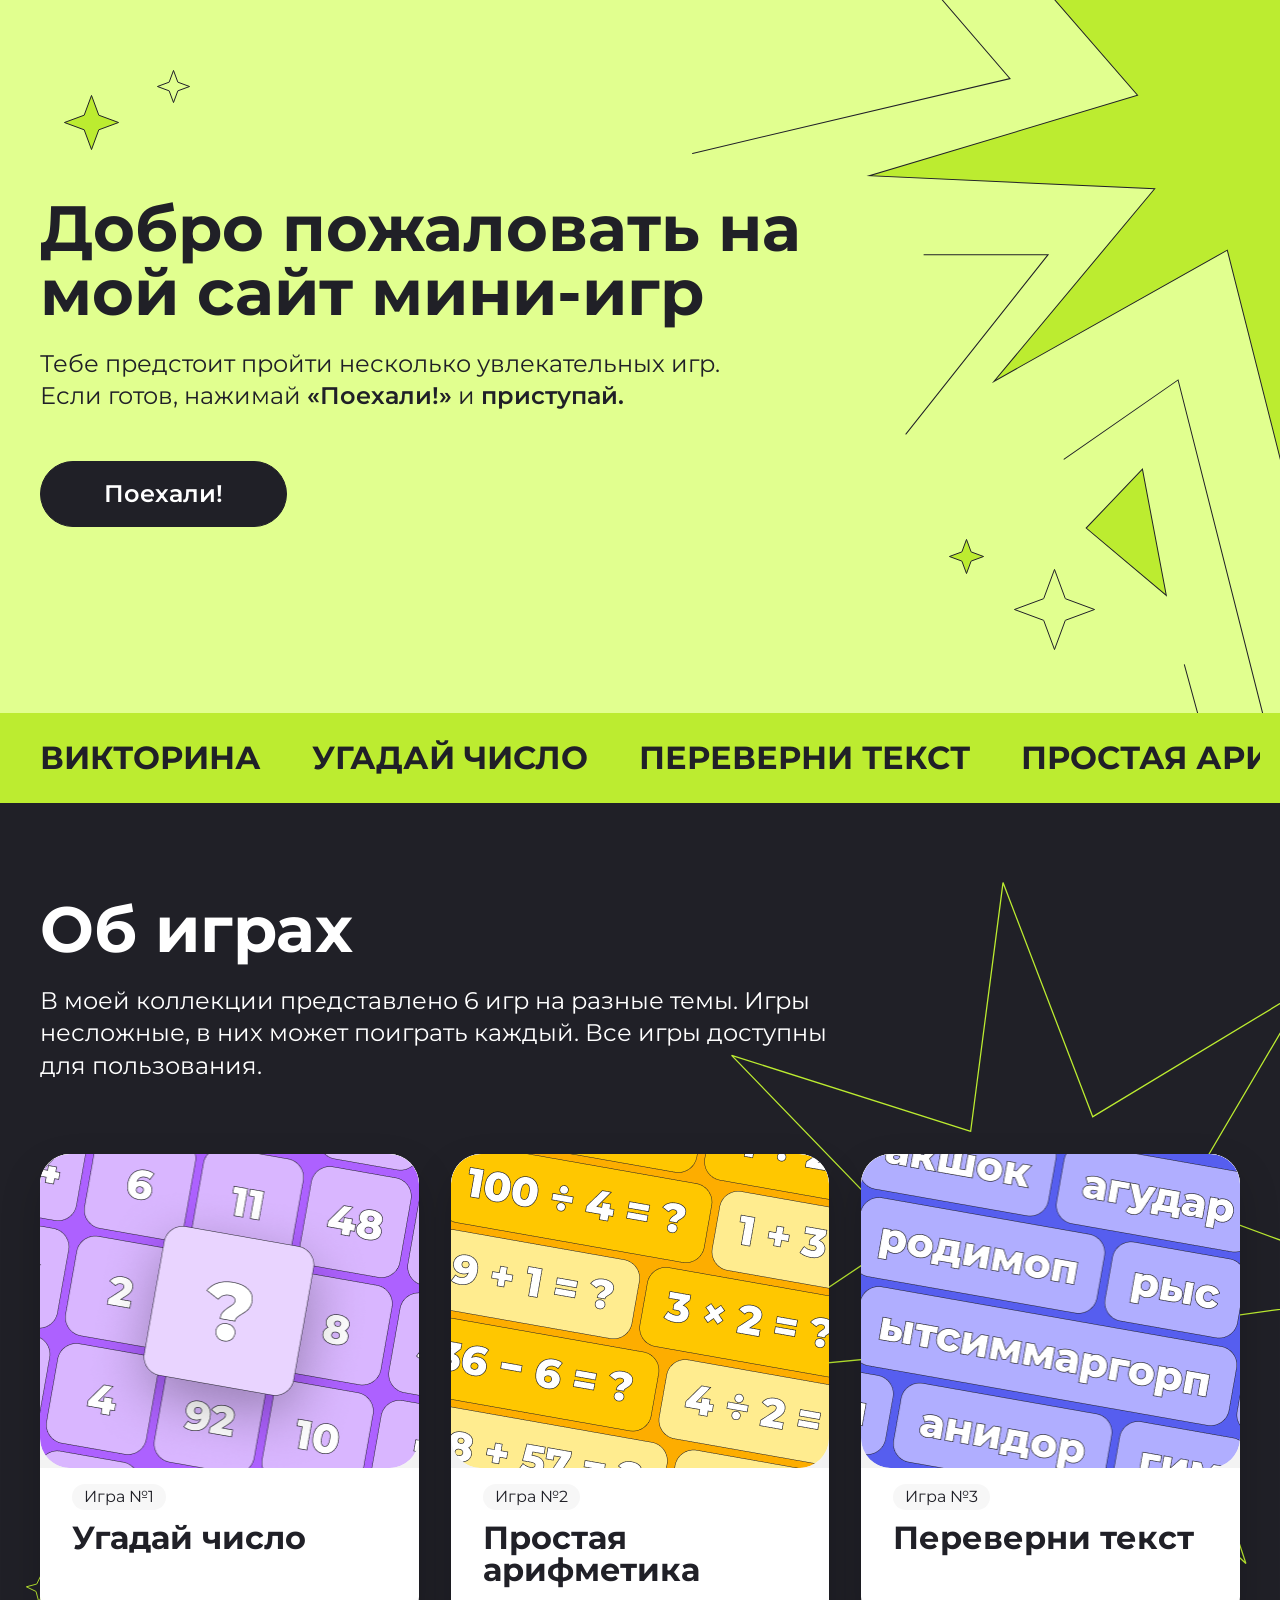
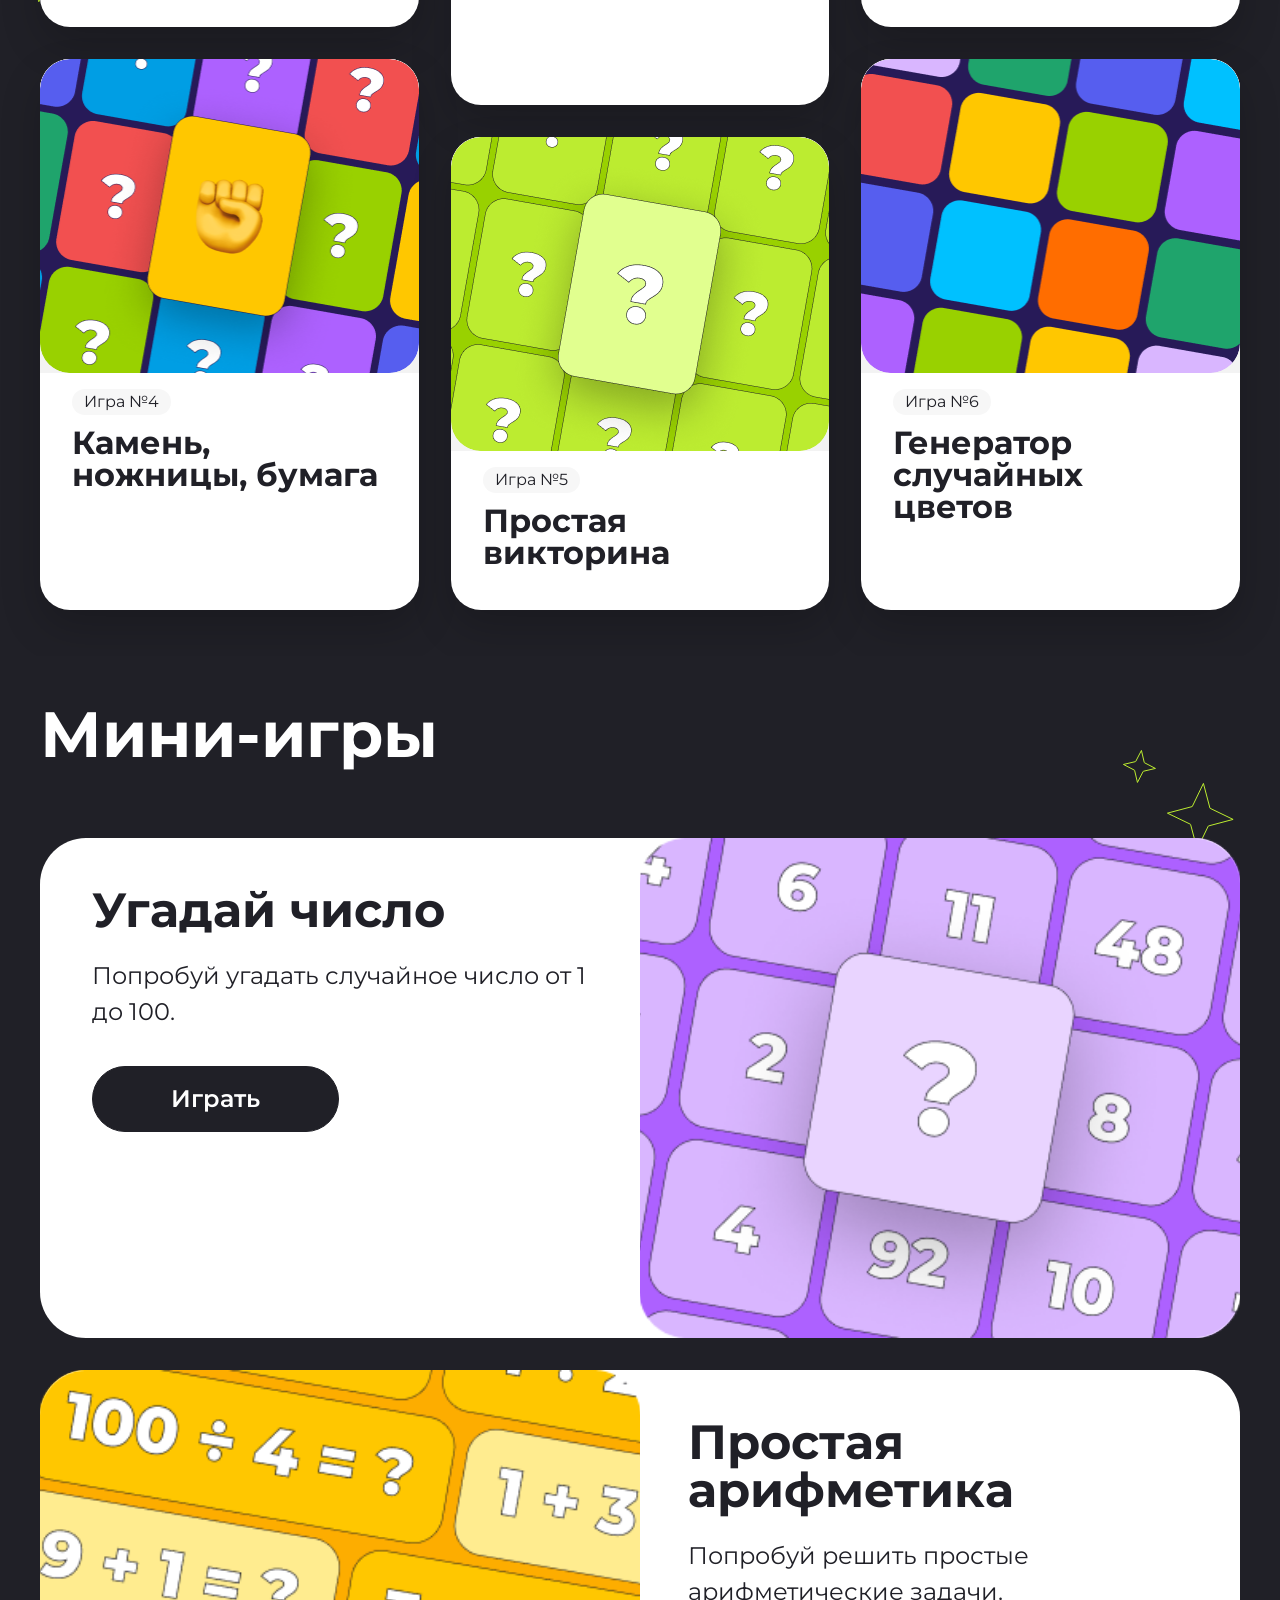
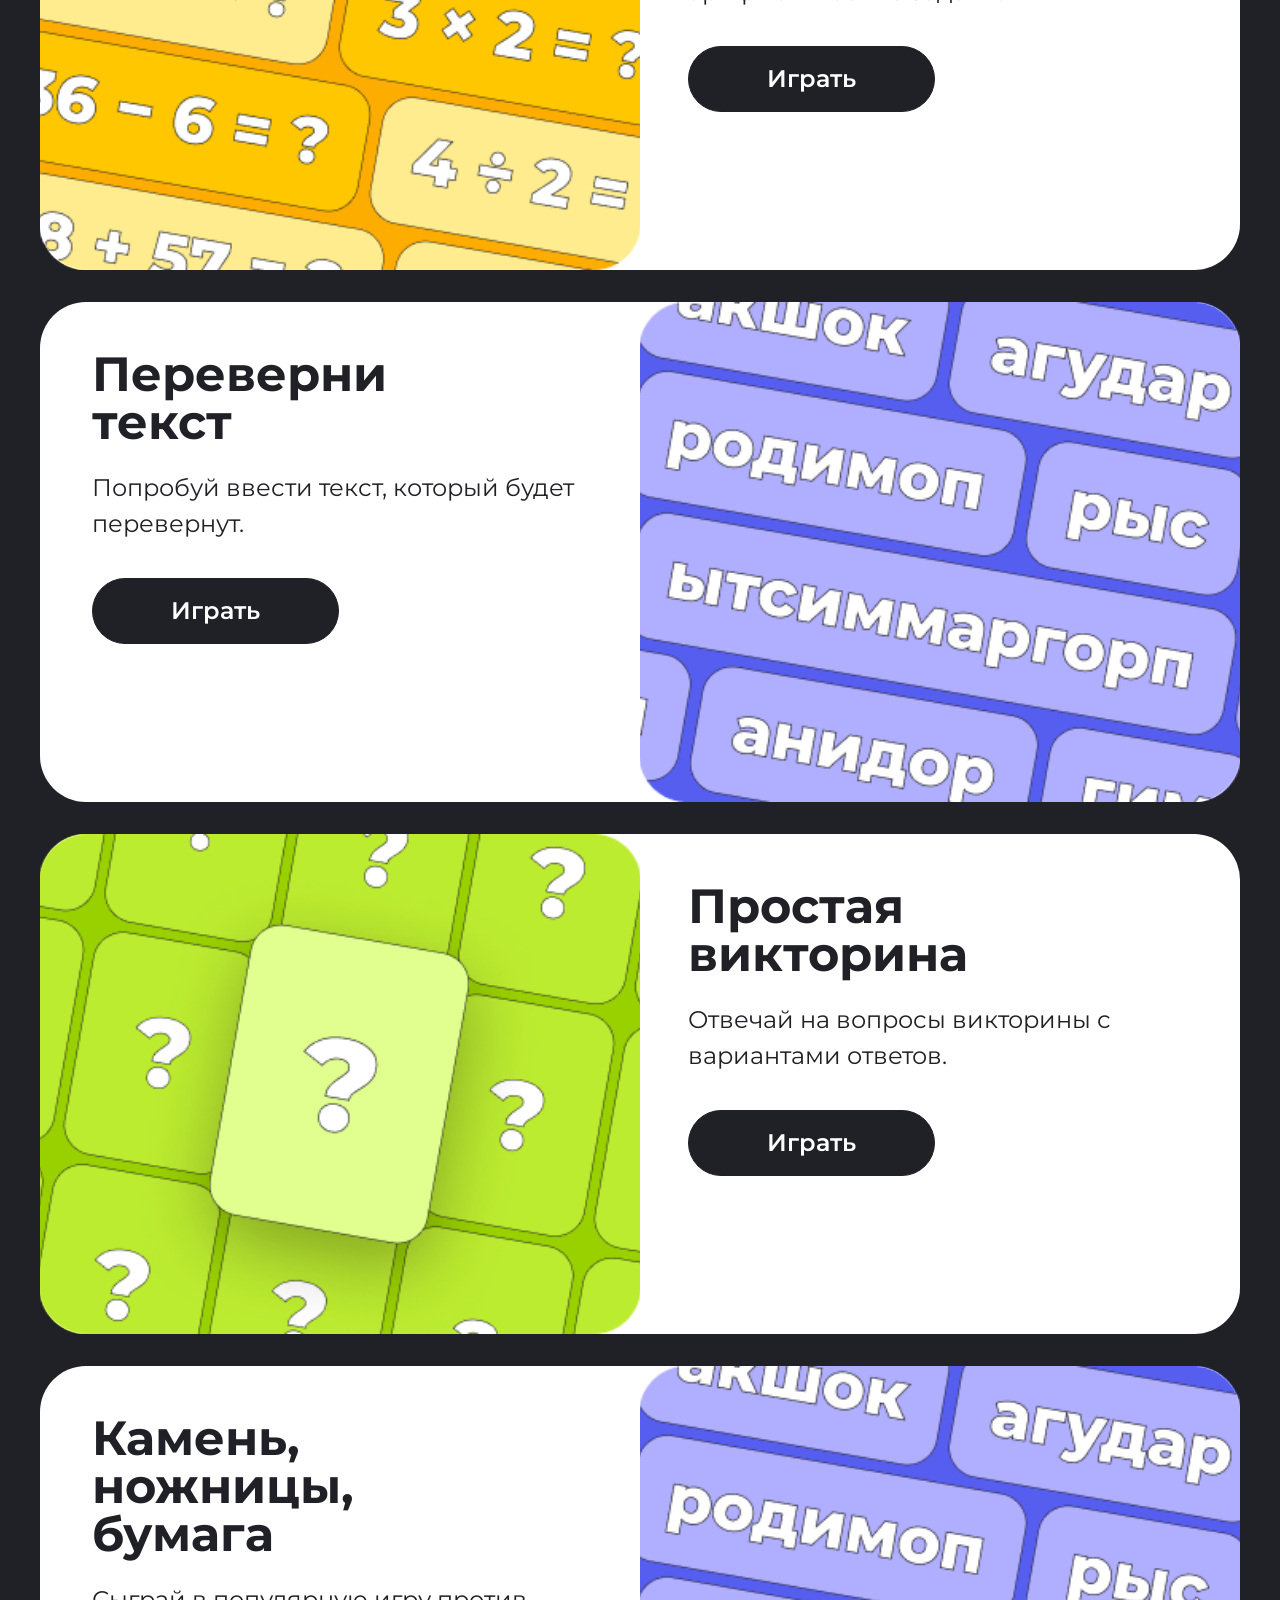
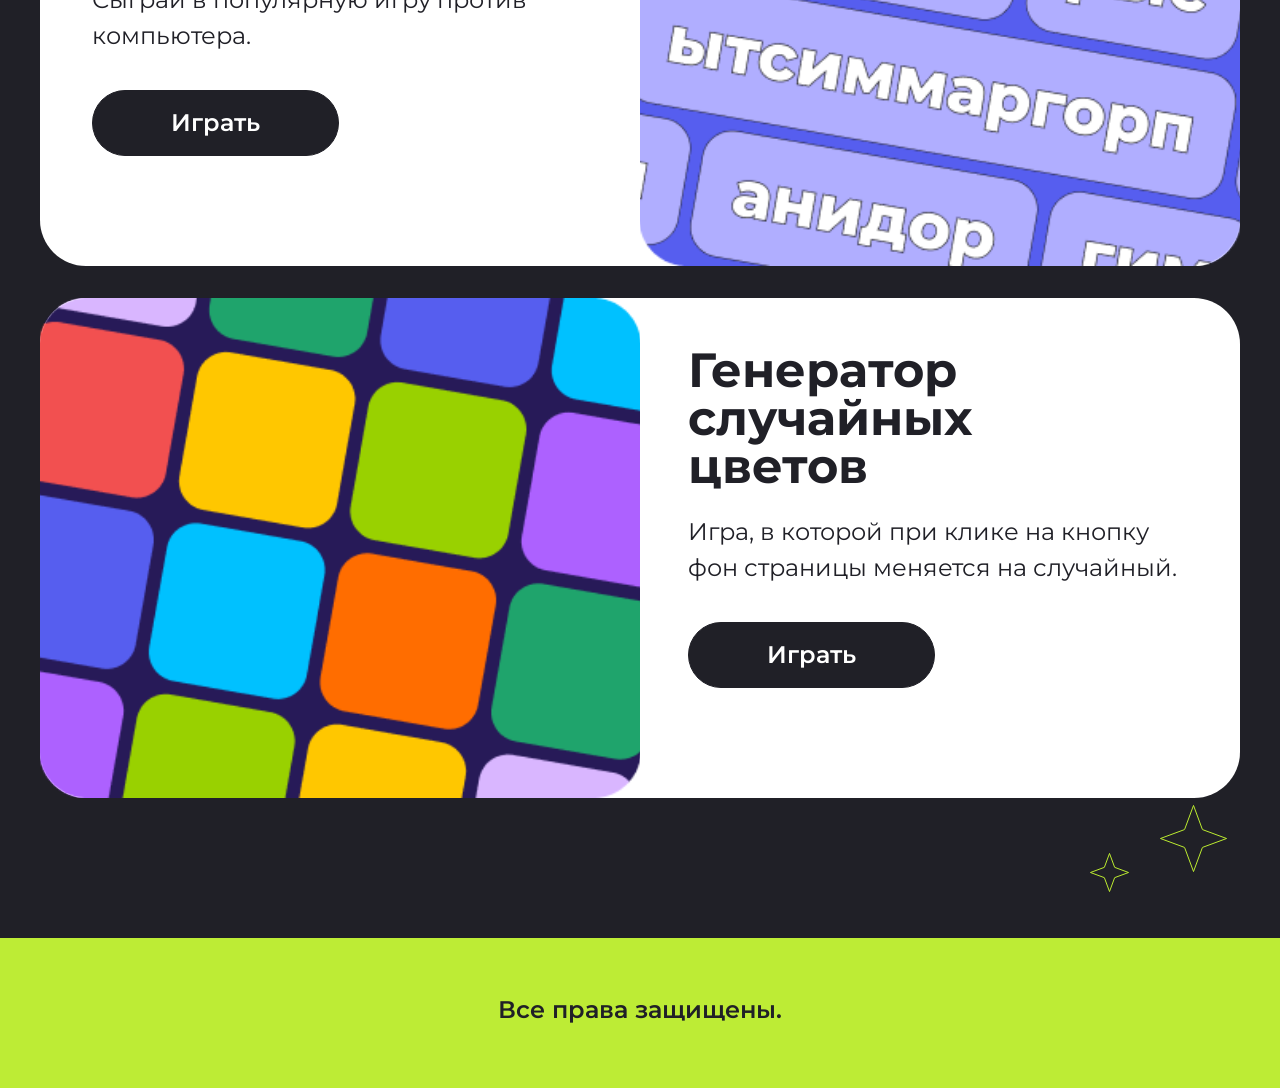
==== commit 175dd19a: "Add smooth navigation to game cards" ====
--- a/index.html
+++ b/index.html
@@ -14,19 +14,19 @@
   </head>
   <body>
     <header class="header">
-      <div class="hero__decor hero__decor--star hero__decor--star-top">
+      <div class="header__decor header__decor--star header__decor--star-top">
         <img src="img/Star 2.svg" alt="Звезда">
       </div>
-      <div class="hero__decor hero__decor--star hero__decor--star-left">
+      <div class="header__decor header__decor--star header__decor--star-left">
         <img src="img/Star 3.svg" alt="Звезда">
       </div>
-      <div class="hero__decor hero__decor--star hero__decor--star-right">
+      <div class="header__decor header__decor--star header__decor--star-right">
         <img src="img/Star 4.svg" alt="Звезда">
       </div>
-      <div class="hero__decor hero__decor--star hero__decor--star-small">
+      <div class="header__decor header__decor--star header__decor--star-small">
         <img src="img/Star 5.svg" alt="Звезда">
       </div>
-      <div class="hero__decor hero__decor--star hero__decor--star-group">
+      <div class="header__decor header__decor--star header__decor--star-group">
         <img src="img/Group 1597880565.svg" alt="Группа звезд">
       </div>
 
@@ -39,12 +39,12 @@
             <span class="hero__subtitle--text">приступай.</span>
           </p>
 
-          <button class="hero__button" type="button">Поехали!</button>
+          <a class="hero__button" href="#categories">Поехали!</a>
         </div>
       </section>
 
-      <div class="hero__words">
-        <div class="page hero__words-track">
+      <div class="header__words">
+        <div class="page header__words-track">
           <p>ВИКТОРИНА</p>
           <p>УГАДАЙ ЧИСЛО</p>
           <p>ПЕРЕВЕРНИ ТЕКСТ</p>
@@ -53,7 +53,7 @@
       </div>
     </header>
 
-    <section class="categories">
+    <section class="categories" id="categories">
 
       <div class="categories__decor categories__decor--top-big">
         <img src="img/Star 1.svg" alt="Звезда">
@@ -76,6 +76,7 @@
 
       <div class="page categories__grid">
         <div class="categories__column">
+          <a class="categories__card-link" href="#game1"> 
           <article class="categories__card categories__card--small">
             <div class="categories__preview">
               <img src="img/Обложка карточки.png" alt="Угадай число">
@@ -85,7 +86,8 @@
               <h3 class="categories__card-title">Угадай число</h3>
             </div>
           </article>
-
+          </a>
+          <a class="categories__card-link" href="#game5">
           <article class="categories__card categories__card--big">
             <div class="categories__preview">
               <img src="img/Обложка карточки3.png" alt="Камень, ножницы, бумага">
@@ -95,9 +97,11 @@
               <h3 class="categories__card-title">Камень, ножницы, бумага</h3>
             </div>
           </article>
+          </a>
         </div>
 
         <div class="categories__column">
+          <a class="categories__card-link" href="#game2">
           <article class="categories__card categories__card--big">
             <div class="categories__preview">
               <img src="img/Обложка карточки1.png" alt="Простая арифметика">
@@ -107,7 +111,8 @@
               <h3 class="categories__card-title">Простая арифметика</h3>
             </div>
           </article>
-
+          </a>
+          <a class="categories__card-link" href="#game4">
           <article class="categories__card categories__card--small">
             <div class="categories__preview">
               <img src="img/Обложка карточки4.png" alt="Простая викторина">
@@ -117,9 +122,11 @@
               <h3 class="categories__card-title">Простая викторина</h3>
             </div>
           </article>
+          </a>
         </div>
 
         <div class="categories__column">
+          <a class="categories__card-link" href="#game3">
           <article class="categories__card categories__card--small">
             <div class="categories__preview">
               <img src="img/Обложка карточки2.png" alt="Переверни текст">
@@ -129,7 +136,8 @@
               <h3 class="categories__card-title">Переверни текст</h3>
             </div>
           </article>
-
+          </a>
+          <a class="categories__card-link" href="#game6">
           <article class="categories__card categories__card--big">
             <div class="categories__preview">
               <img src="img/Обложка карточки5.png" alt="Генератор случайных цветов">
@@ -139,12 +147,13 @@
               <h3 class="categories__card-title">Генератор случайных цветов</h3>
             </div>
           </article>
+          </a>
         </div>
       </div>
     </section>
     
     
-    <section class="games__section">
+    <section class="games">
 
       <div class="games__decor games__decor--left-top">
         <img src="img/Star 6.svg" alt="Звезда">
@@ -166,7 +175,7 @@
 
       <div class="games__box page">
 
-          <article class="games__card games__card--right">
+          <article class="games__card games__card--right" id="game1">
             <div class="games__preview">
               <img src="img/Обложка карточки.png" alt="Угадай число">
             </div>
@@ -179,7 +188,7 @@
             </div>
           </article>
 
-          <article class="games__card">
+          <article class="games__card" id="game2">
             <div class="games__preview">
               <img src="img/Обложка карточки1.png" alt="Простая арифметика">
             </div>
@@ -192,7 +201,7 @@
             </div>
           </article>
       
-          <article class="games__card games__card--right">
+          <article class="games__card games__card--right" id="game3">
             <div class="games__preview">
               <img src="img/Обложка карточки2.png" alt="Простая арифметика">
             </div>
@@ -205,13 +214,13 @@
             </div>
           </article>
 
-          <article class="games__card">
+          <article class="games__card" id="game4">
             <div class="games__preview">
               <img src="img/Обложка карточки4.png" alt="Викторина">
             </div>
             <div class="games__content">
               <div class="games__action">  
-                <h2 class="games__content--title">Викторина</h2>
+                <h2 class="games__content--title"> Простая викторина</h2>
                 <h3 class="games__content--subtitle">Отвечай на вопросы викторины с вариантами ответов.</h3>
                 <button class="games__button" type="button">Играть</button>
               </div>
@@ -220,7 +229,7 @@
         
 
         
-          <article class="games__card games__card--right">
+          <article class="games__card games__card--right" id="game5">
             <div class="games__preview">
               <img src="img/Обложка карточки2.png" alt="Простая арифметика">
             </div>
@@ -233,7 +242,7 @@
             </div>
           </article>
 
-          <article class="games__card">
+          <article class="games__card" id="game6">
             <div class="games__preview">
               <img src="img/Обложка карточки5.png" alt="Генератор случайных цветов">
             </div>
--- a/style.css
+++ b/style.css
@@ -1,3 +1,7 @@
+html {
+  scroll-behavior: smooth;
+}
+
 * {
   margin: 0;
   padding: 0;
@@ -46,46 +50,53 @@
   padding-bottom: 186px;
 }
 
-.hero__decor {
+.hero__button {
+  display: inline-flex;
+  align-items: center;
+  justify-content: center;
+}
+
+
+.header__decor {
   position: absolute;
   z-index: 0;
   flex: 1 0 auto;
 }
 
-.hero__decor--star {
+.header__decor--star {
   position: absolute;
   z-index: 0;
 }
 
-.hero__decor--star-top {
+.header__decor--star-top {
   left: 63px;
   right: 1320px;
   top: 94px;
   bottom: 649px;
 }
 
-.hero__decor--star-left {
+.header__decor--star-left {
   left: 156px;
   right: 1249px;
   top: 69px;
   bottom: 696px;
 }
 
-.hero__decor--star-small {
+.header__decor--star-small {
   left: 948px;
   right: 445px;
   top: 538px;
   bottom: 225px;
 }
 
-.hero__decor--star-right {
+.header__decor--star-right {
   left: 1013px;
   right: 344px;
   top: 568px;
   bottom: 149px;
 }
 
-.hero__decor--star-group {
+.header__decor--star-group {
   right: 0;
   left: auto;
   bottom: 3px;
@@ -94,7 +105,7 @@
   justify-content: flex-end;
 }
 
-.hero__decor--star-group img {
+.header__decor--star-group img {
   display: block;
 }
 
@@ -136,14 +147,14 @@
   cursor: pointer;
 }
 
-.hero__words {
+.header__words {
   background-color: #bcec30;
   flex: 0 0 auto;
   position: relative;
   z-index: 2;
 }
 
-.hero__words-track {
+.header__words-track {
   min-height: 90px;
   display: flex;
   align-items: center;
@@ -270,6 +281,21 @@
   background: #ffffff;
   box-shadow: 0 18px 40px rgba(0, 0, 0, 0.18);
 }
+
+.categories__card,
+.categories__card:visited,
+.categories__card:hover,
+.categories__card:active {
+  color: #202027;
+  text-decoration: none;
+}
+
+.categories__card-title {
+  color: #202027;
+}
+
+
+
 
 .categories__card--small {
   height: 473px;
@@ -320,7 +346,7 @@
   line-height: 1;
 }
 
-.games__section {
+.games {
   position: relative;
   isolation: isolate;
   overflow: hidden;
@@ -539,7 +565,7 @@
     width: 100%;
   }
 
-  .hero__words-track {
+  .header__words-track {
     min-height: 72px;
     gap: 28px;
     font-size: 22px;
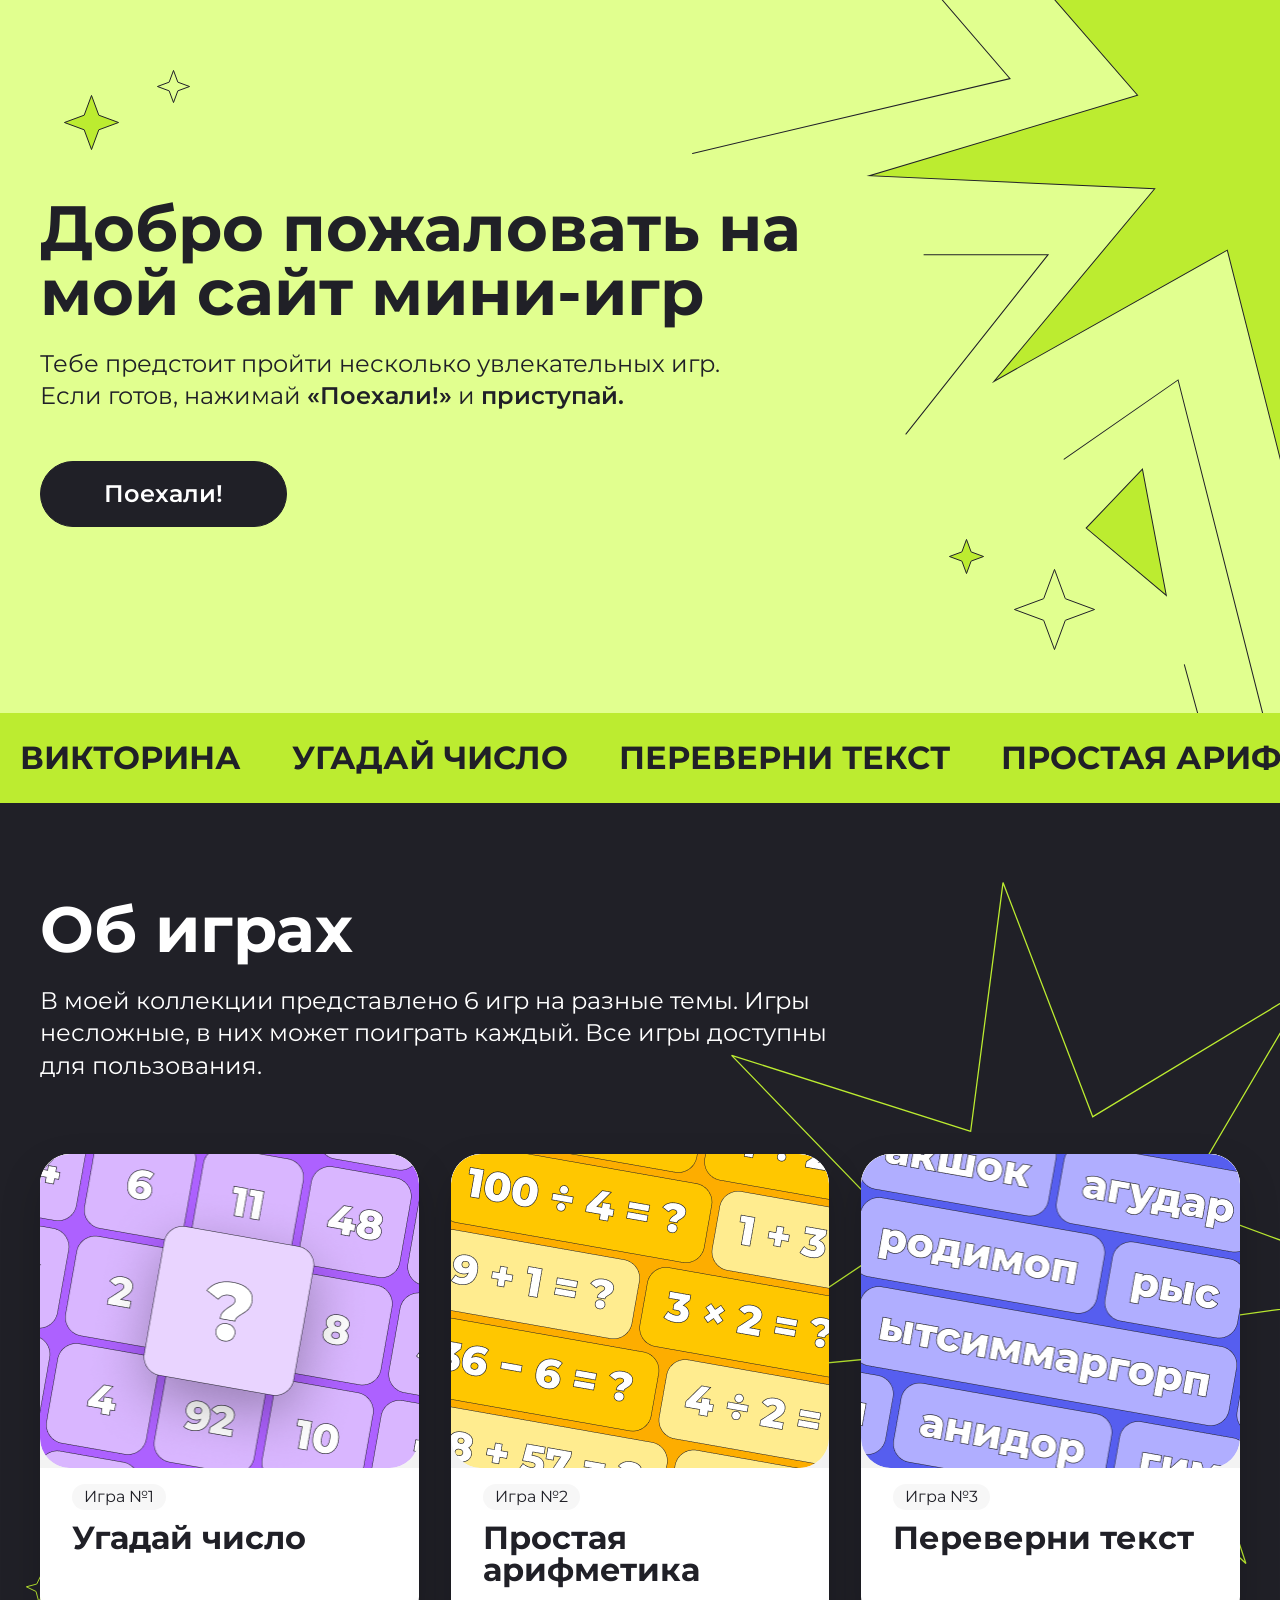
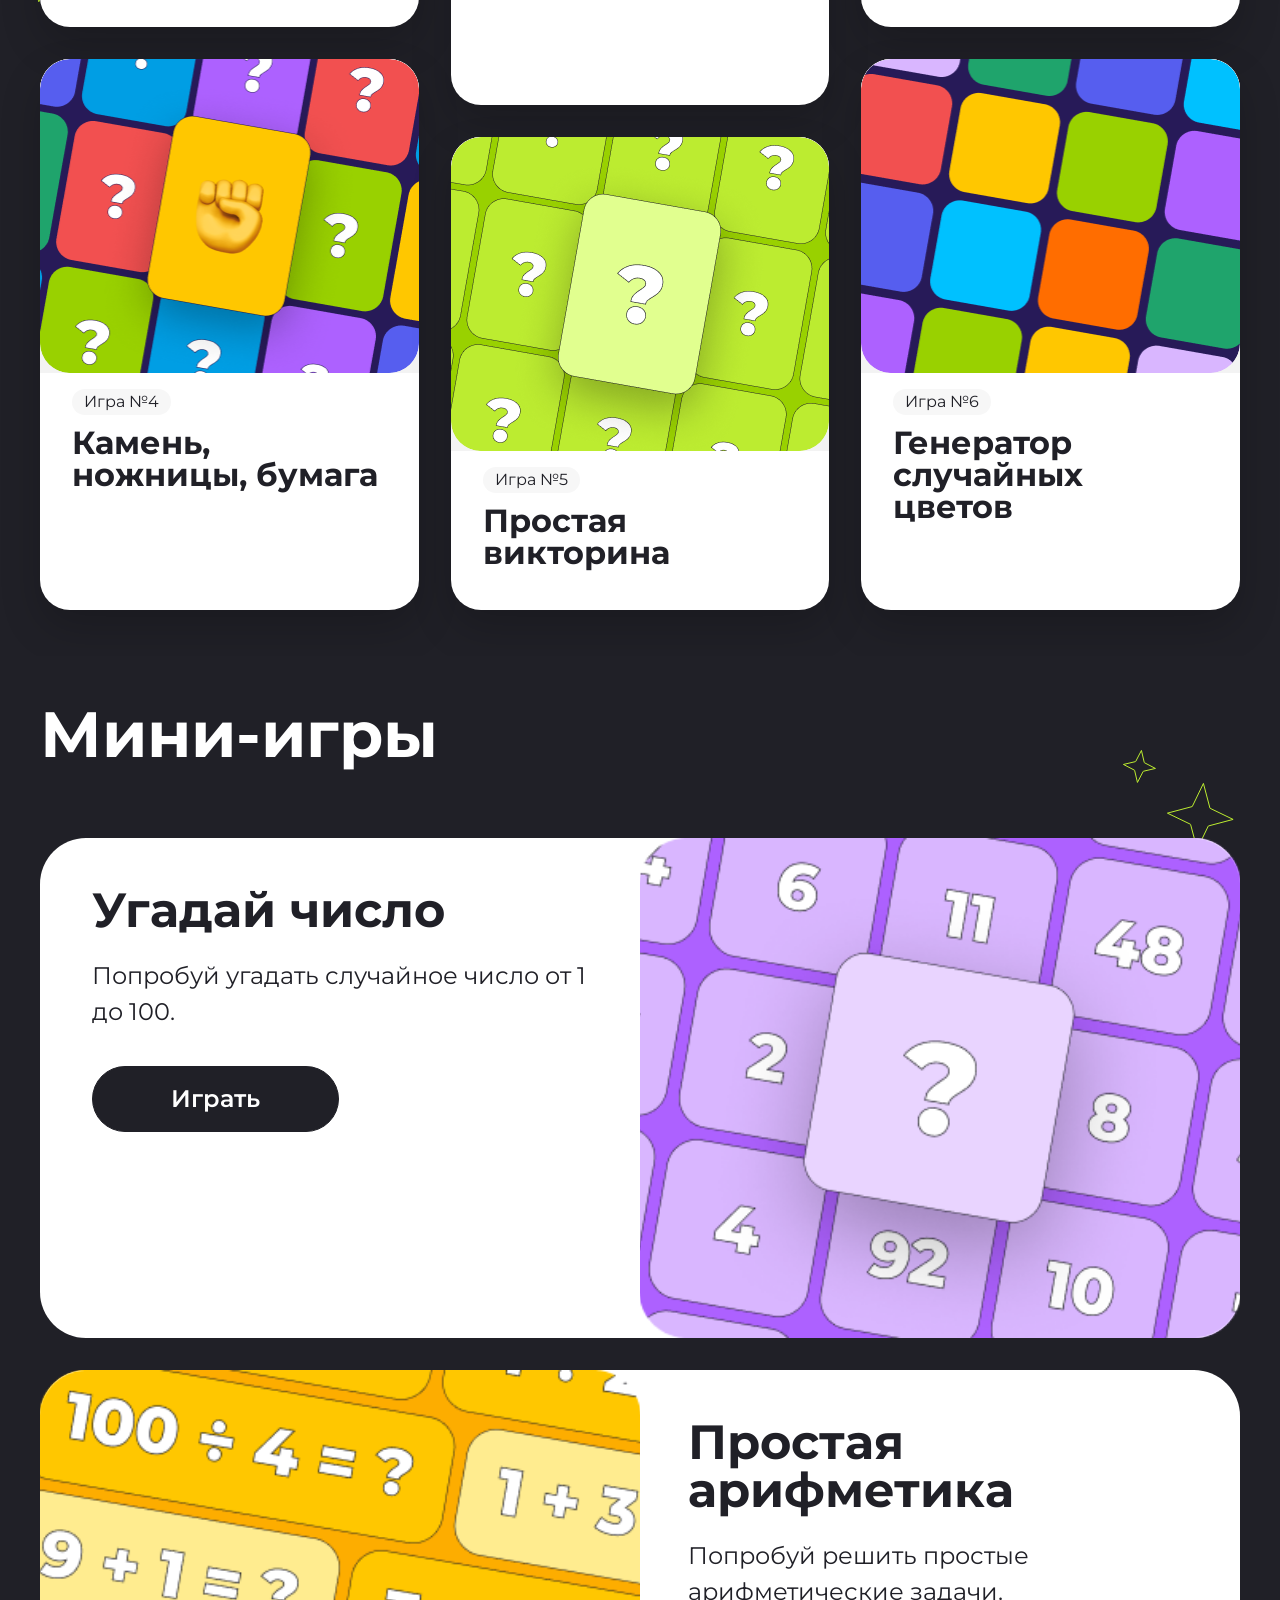
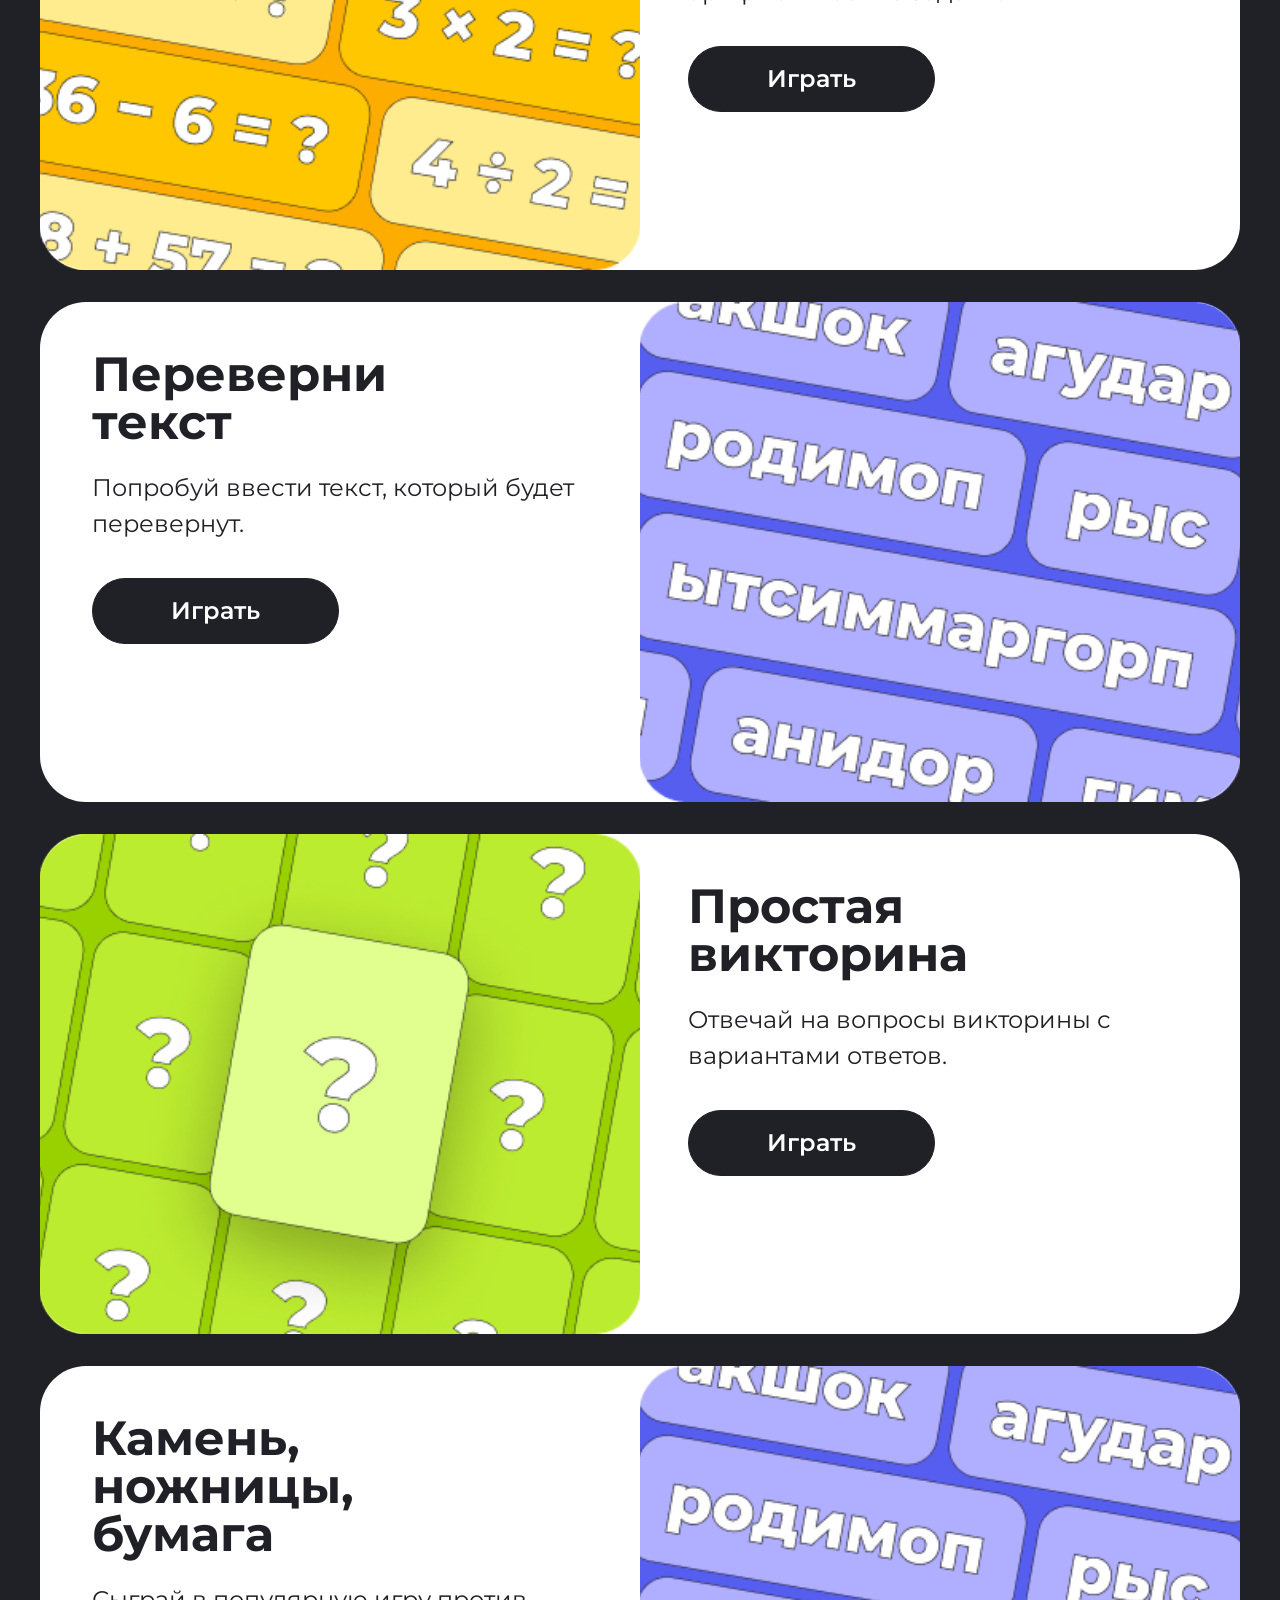
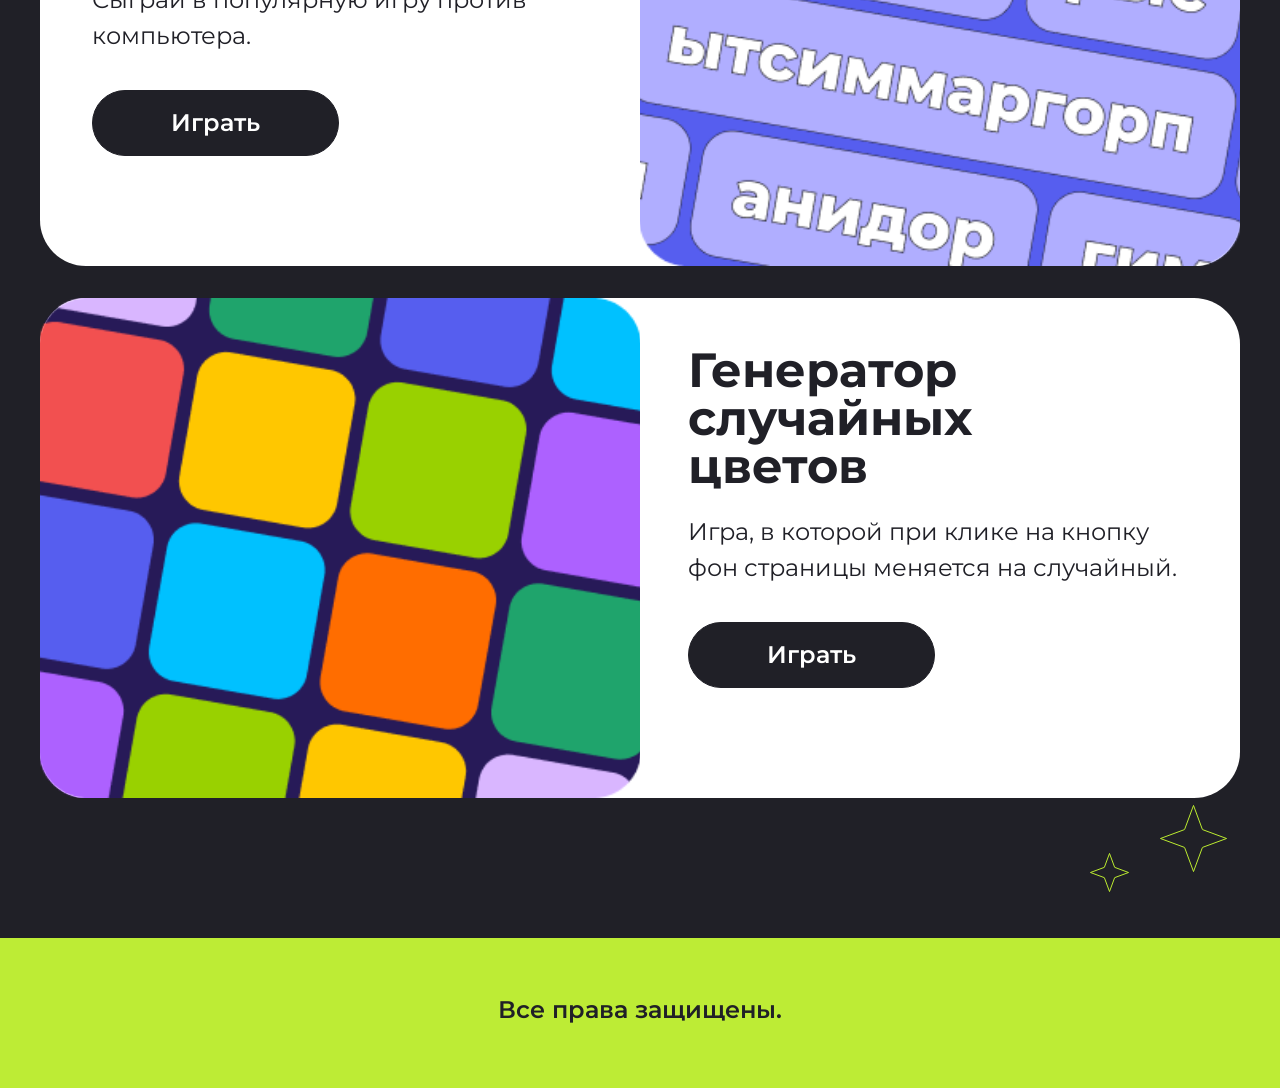
==== commit ae1ff1d6: "add new image and update index.html and style.css to include the new image and adjust styles accordi" ====
--- a/index.html
+++ b/index.html
@@ -29,6 +29,9 @@
       <div class="header__decor header__decor--star header__decor--star-group">
         <img src="img/Group 1597880565.svg" alt="Группа звезд">
       </div>
+      <div class="header__decor header__decor--star header__decor--star-group-mobile">
+        <img src="img/Vector (3).svg" alt="Группа звезд">
+      </div>
 
       <section class="hero page">
         <div class="hero__wrapper">
@@ -39,7 +42,7 @@
             <span class="hero__subtitle--text">приступай.</span>
           </p>
 
-          <a class="hero__button" href="#categories">Поехали!</a>
+          <a class="hero__button" href="#games">Поехали!</a>
         </div>
       </section>
 
@@ -49,6 +52,10 @@
           <p>УГАДАЙ ЧИСЛО</p>
           <p>ПЕРЕВЕРНИ ТЕКСТ</p>
           <p>ПРОСТАЯ АРИФМЕТИКА</p>
+          <p aria-hidden="true">ВИКТОРИНА</p>
+          <p aria-hidden="true">УГАДАЙ ЧИСЛО</p>
+          <p aria-hidden="true">ПЕРЕВЕРНИ ТЕКСТ</p>
+          <p aria-hidden="true">ПРОСТАЯ АРИФМЕТИКА</p>
         </div>
       </div>
     </header>
@@ -153,7 +160,7 @@
     </section>
     
     
-    <section class="games">
+    <section class="games" id="games">
 
       <div class="games__decor games__decor--left-top">
         <img src="img/Star 6.svg" alt="Звезда">
--- a/style.css
+++ b/style.css
@@ -108,6 +108,11 @@
 .header__decor--star-group img {
   display: block;
 }
+
+.header__decor--star-group-mobile {
+  display: none;
+}
+
 
 .hero__wrapper {
   max-width: 769px;
@@ -150,20 +155,34 @@
 .header__words {
   background-color: #bcec30;
   flex: 0 0 auto;
+  overflow: hidden;
   position: relative;
   z-index: 2;
 }
 
 .header__words-track {
+  --words-shift: 25.5px;
+  width: max-content;
+  max-width: none;
   min-height: 90px;
   display: flex;
   align-items: center;
   gap: 51px;
   white-space: nowrap;
-  overflow: hidden;
   font-weight: 700;
   font-size: clamp(28px, 2.7vw, 32px);
   line-height: 1.1;
+  animation: words-scroll 18s linear infinite;
+}
+
+@keyframes words-scroll {
+  from {
+    transform: translateX(0);
+  }
+
+  to {
+    transform: translateX(calc(-50% - var(--words-shift)));
+  }
 }
 
 .categories {
@@ -548,8 +567,8 @@
 
 @media (max-width: 767px) {
   .page {
-    padding-left: 16px;
-    padding-right: 16px;
+    padding-left: 17px;
+    padding-right: 17px;
   }
 
   .header {
@@ -557,23 +576,125 @@
   }
 
   .hero {
-    padding-top: 120px;
-    padding-bottom: 96px;
+    padding-top: 147px;
+    padding-bottom: 131px;
+  }
+
+  .hero__title {
+    max-width: 262px;
+    font-weight: 700;
+    font-size: 40px;
+    line-height: 1.225;
+    text-align: center;
+  }
+
+  .hero__subtitle {
+    max-width: 296px;
+    margin-top: 24px;
+    font-weight: 400;
+    font-size: 16px;
+    line-height: 1.25;
+    text-align: center;
+  }
+
+  .hero__subtitle--text {
+    font-weight: 600;
   }
 
   .hero__button {
+    width: 285px;
+    min-height: 55px;
+    margin-top: 36px;
+    padding: 16px 28px;
+    border-width: 1px;
+    border-radius: 60px;
+    font-size: 16px;
+  }
+
+  .hero__button:hover,
+  .hero__button:active {
+    color: #ffffff;
+    background: #202027;
+    border-color: #202027;
+  }
+
+  .hero__wrapper {
+    display: flex;
+    flex-direction: column;
+    align-items: center;
+  }
+
+  .header__decor--star-top {
+    top: 97px;
+    left: 37px;
+    right: auto;
+    bottom: auto;
+    width: 35px;
+  }
+
+  .header__decor--star-left {
+    top: 64px;
+    left: 91px;
+    right: auto;
+    bottom: auto;
+    width: 21px;
+  }
+
+  .header__decor--star-small {
+    top: 557px;
+    left: 273px;
+    right: auto;
+    bottom: auto;
+    width: 18px;
+  }
+
+  .header__decor--star-right {
+    top: auto;
+    left: 303px;
+    right: auto;
+    bottom: 80px;
+    width: 39px;
+  }
+
+  .header__decor--star-group-mobile {
+    display: block;
+    top: 0;
+    left: auto;
+    right: 0px;
+    bottom: auto;
+    width: 160px;
+  }
+
+  .header__decor--star-group {
+    display: none;
+  }
+
+  .header__decor--star img {
+    display: block;
     width: 100%;
+    height: auto;
   }
 
   .header__words-track {
-    min-height: 72px;
-    gap: 28px;
-    font-size: 22px;
+    --words-shift: 13.5px;
+    width: max-content;
+    max-width: none;
+    min-height: 51px;
+    gap: 27px;
+    font-size: 16px;
+    animation-duration: 14s;
   }
 
   .categories {
-    padding-top: 64px;
-    padding-bottom: 80px;
+    display: none;
+  }
+
+  .categories__title {
+    font-size: 40px;
+  }
+
+  .categories__subtitle {
+    font-size: 16px;
   }
 
   .categories__decor--top-right {
@@ -592,8 +713,10 @@
   }
 
   .games__decor--left-mid,
+  .games__decor--left-top,
   .games__decor--left-bottom,
   .games__decor--right-mid,
+  .games__decor--right-top,
   .games__decor--right-bottom {
     display: none;
   }
@@ -628,4 +751,81 @@
   .categories__card-title {
     font-size: 28px;
   }
-}
+
+  .games {
+    padding-top: 48px;
+    padding-bottom: 48px;
+  }
+
+  .games__title-wrapper {
+    padding-bottom: 48px;
+  }
+
+  .games__title--text {
+    font-size: 40px;
+  }
+
+  .games__box {
+    gap: 24px;
+  }
+
+  .games__card,
+  .games__card--right {
+    flex-direction: column;
+    height: auto;
+    border-radius: 30px;
+    overflow: hidden;
+  }
+
+  .games__preview {
+    width: 100%;
+    max-width: 100%;
+    height: 284px;
+  }
+
+  .games__preview img {
+    border-radius: 0;
+  }
+
+  .games__content {
+    padding: 29px;
+  }
+
+  .games__action {
+    max-width: none;
+    gap: 16px;
+  }
+
+  .games__content--title {
+    max-width: none;
+    font-size: 32px;
+  }
+
+  .games__content--subtitle {
+    max-width: none;
+    margin-bottom: 16px;
+    font-size: 16px;
+    line-height: 1.25;
+  }
+
+  .games__button {
+    width: 100%;
+    min-height: 55px;
+    font-size: 16px;
+  }
+
+  .games__button:hover,
+  .games__button:active {
+    color: #ffffff;
+    background: #202027;
+    border-color: #202027;
+  }
+
+  .footer {
+    height: 100px;
+  }
+
+  .footer__text {
+    font-size: 16px;
+  }
+}
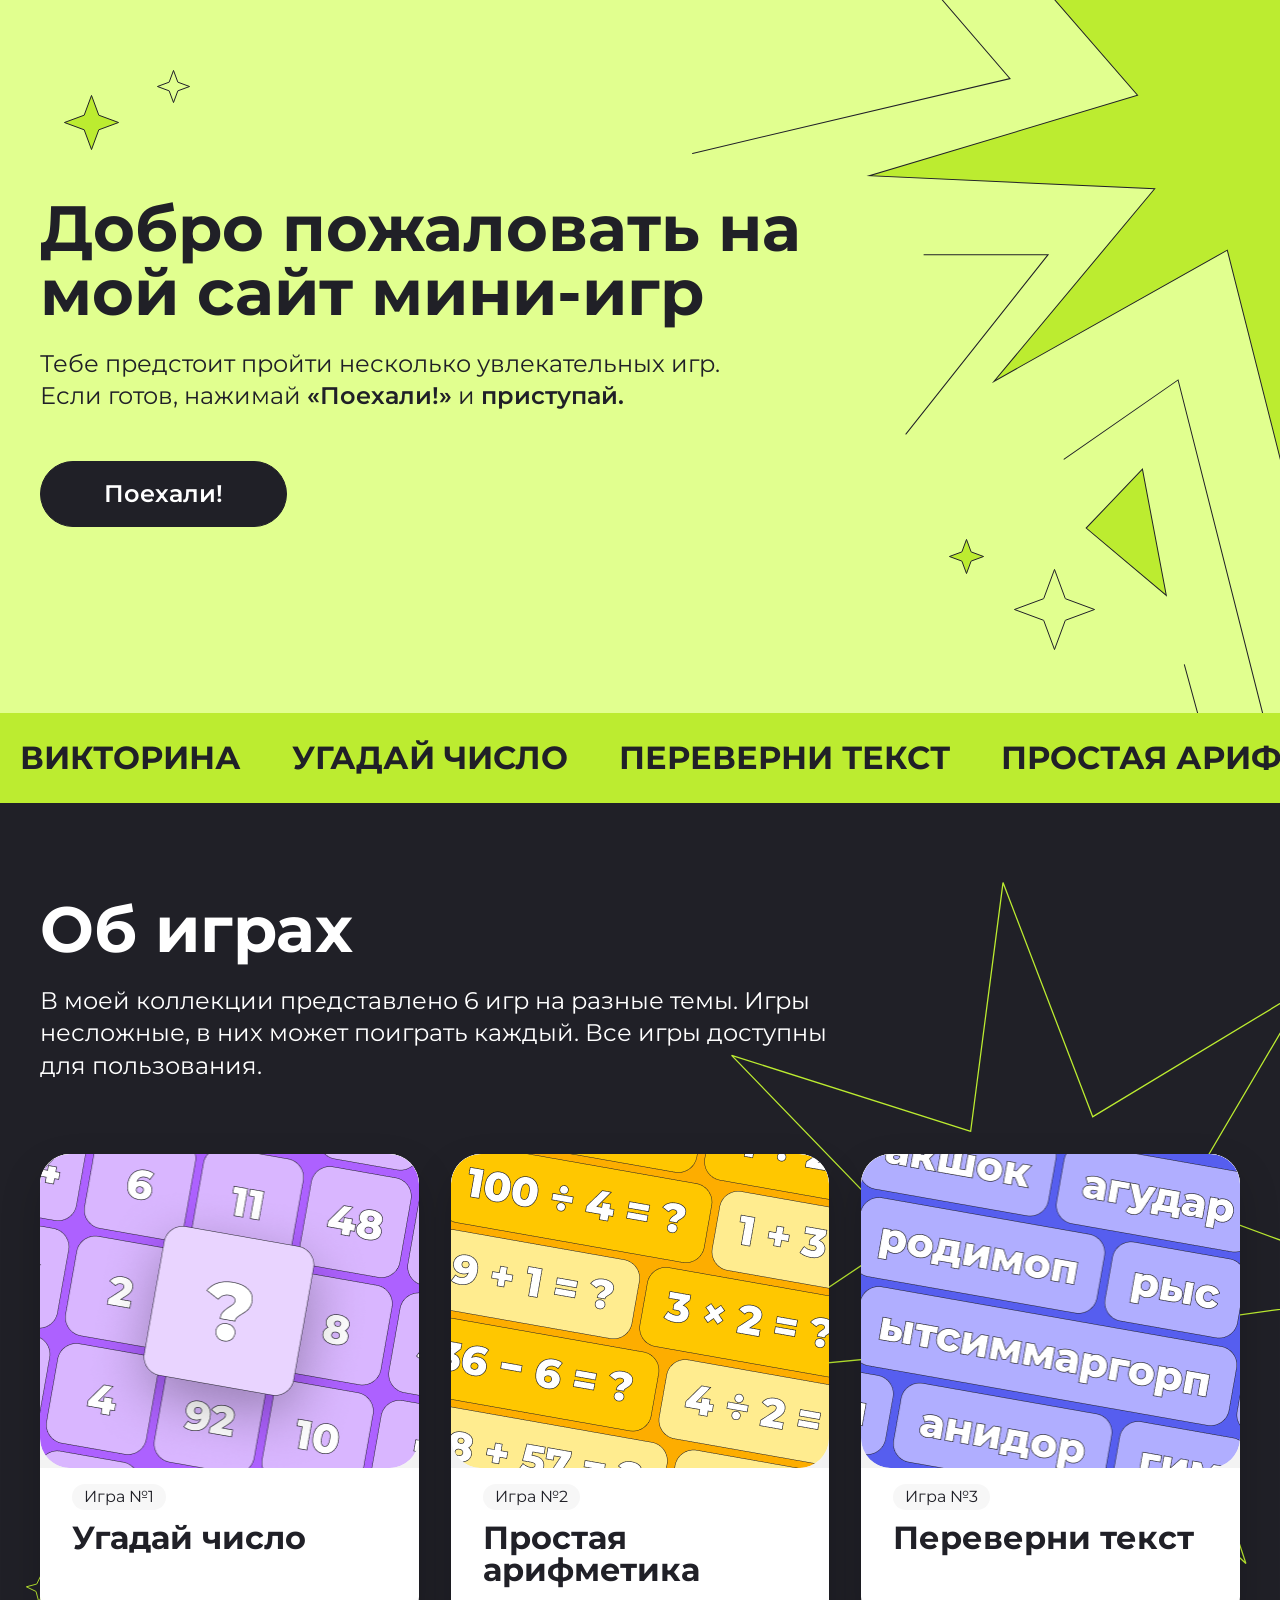
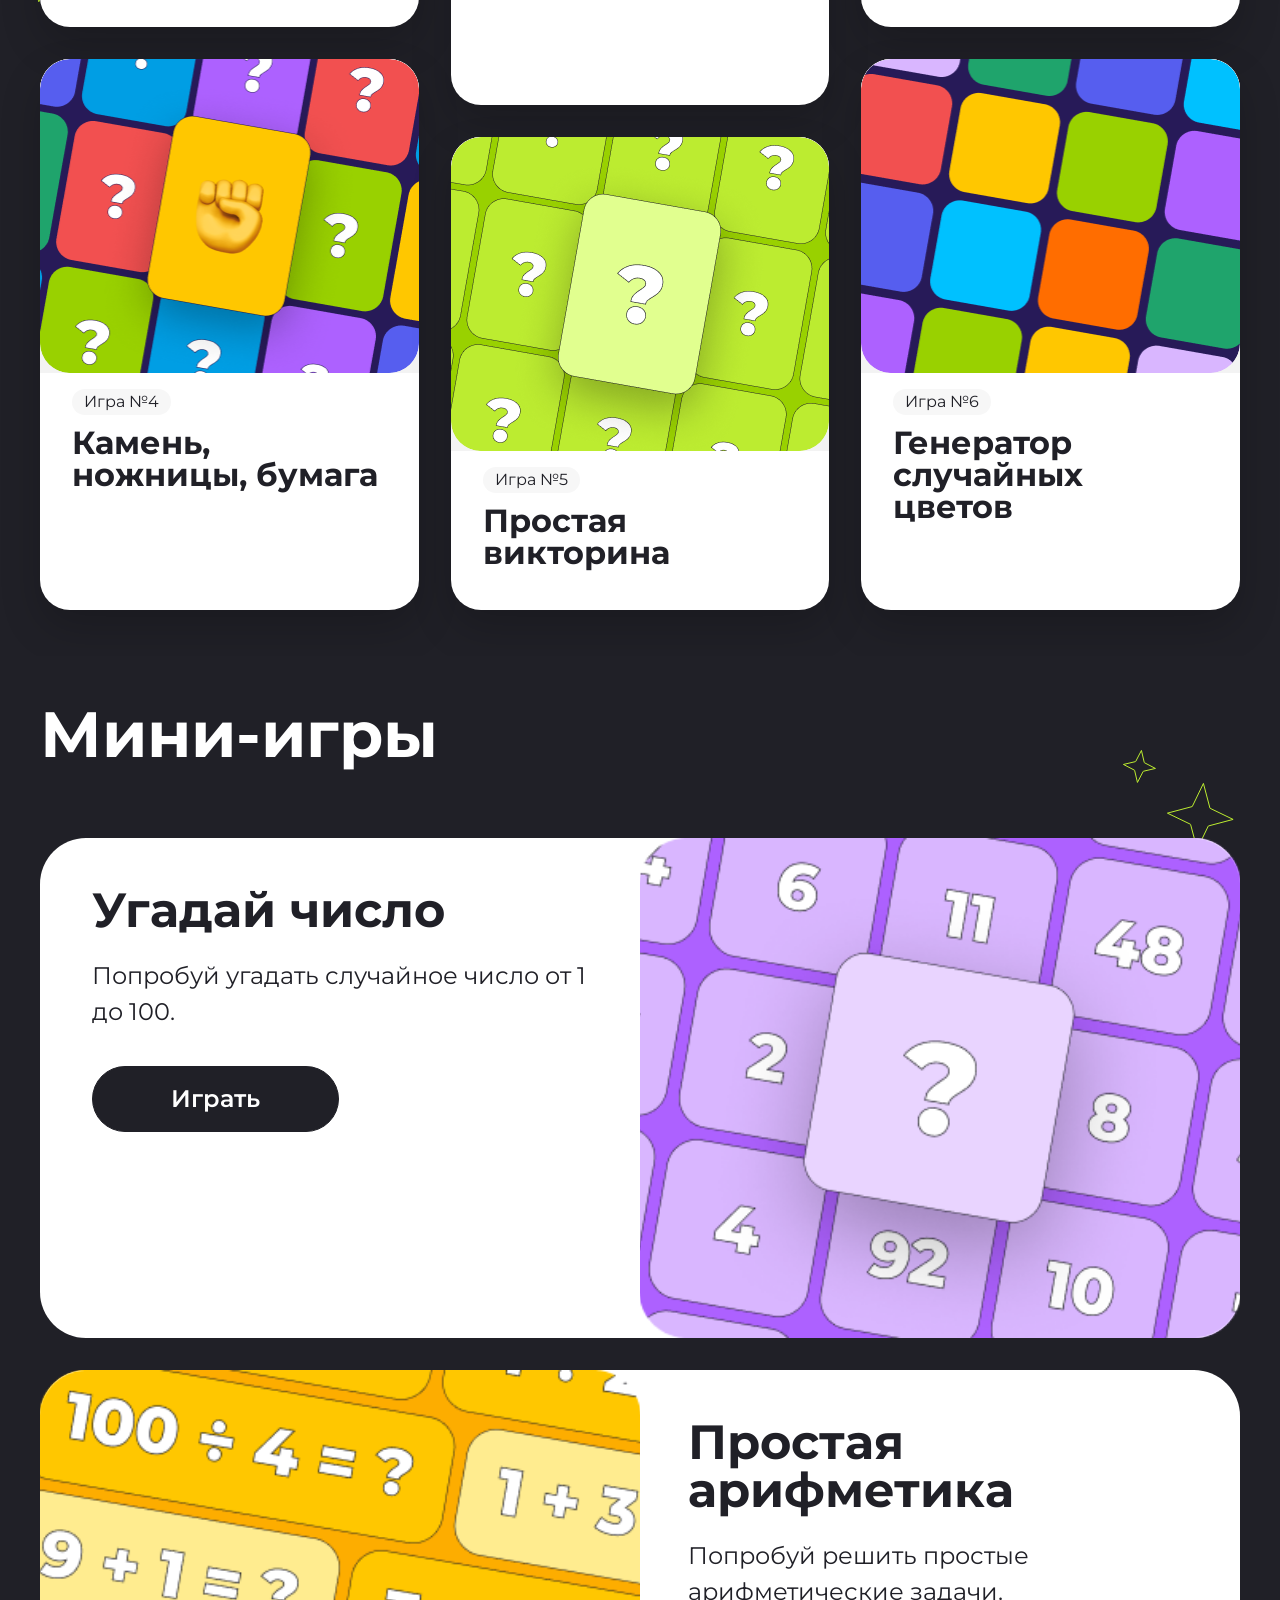
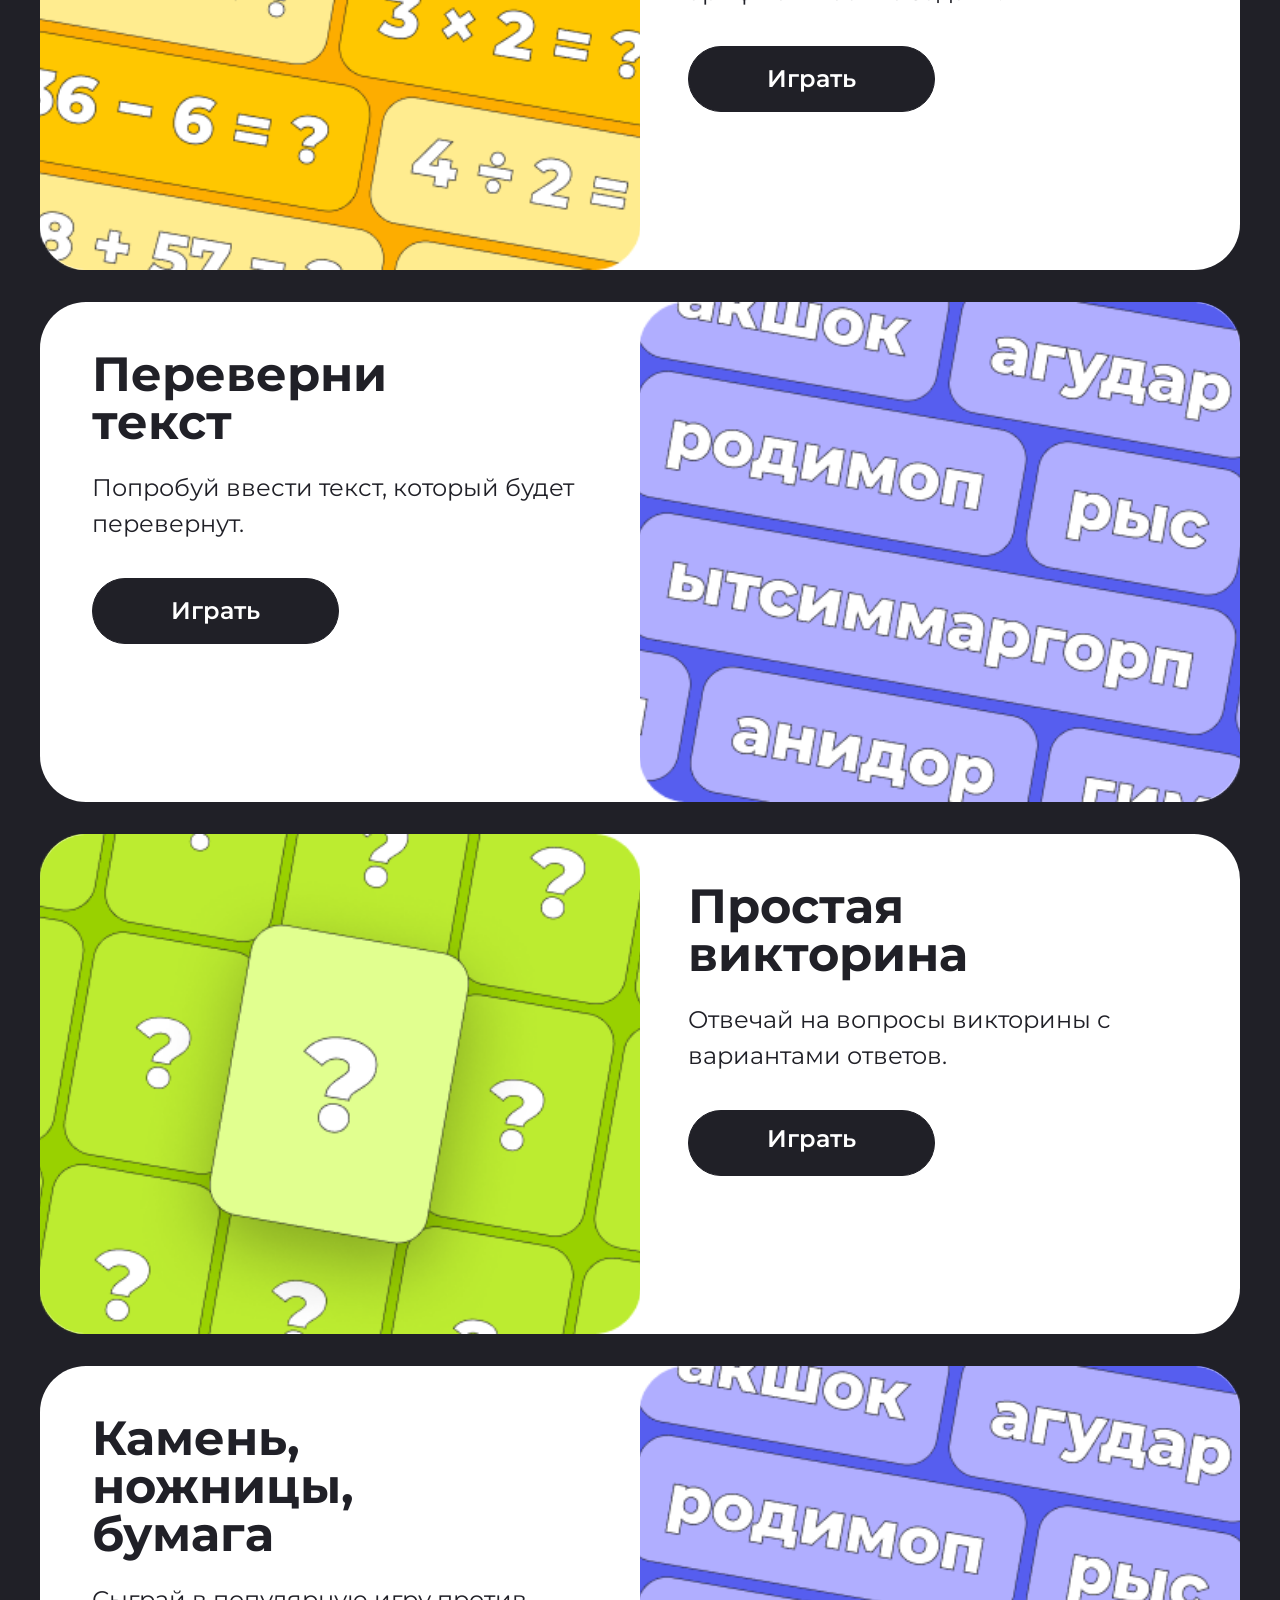
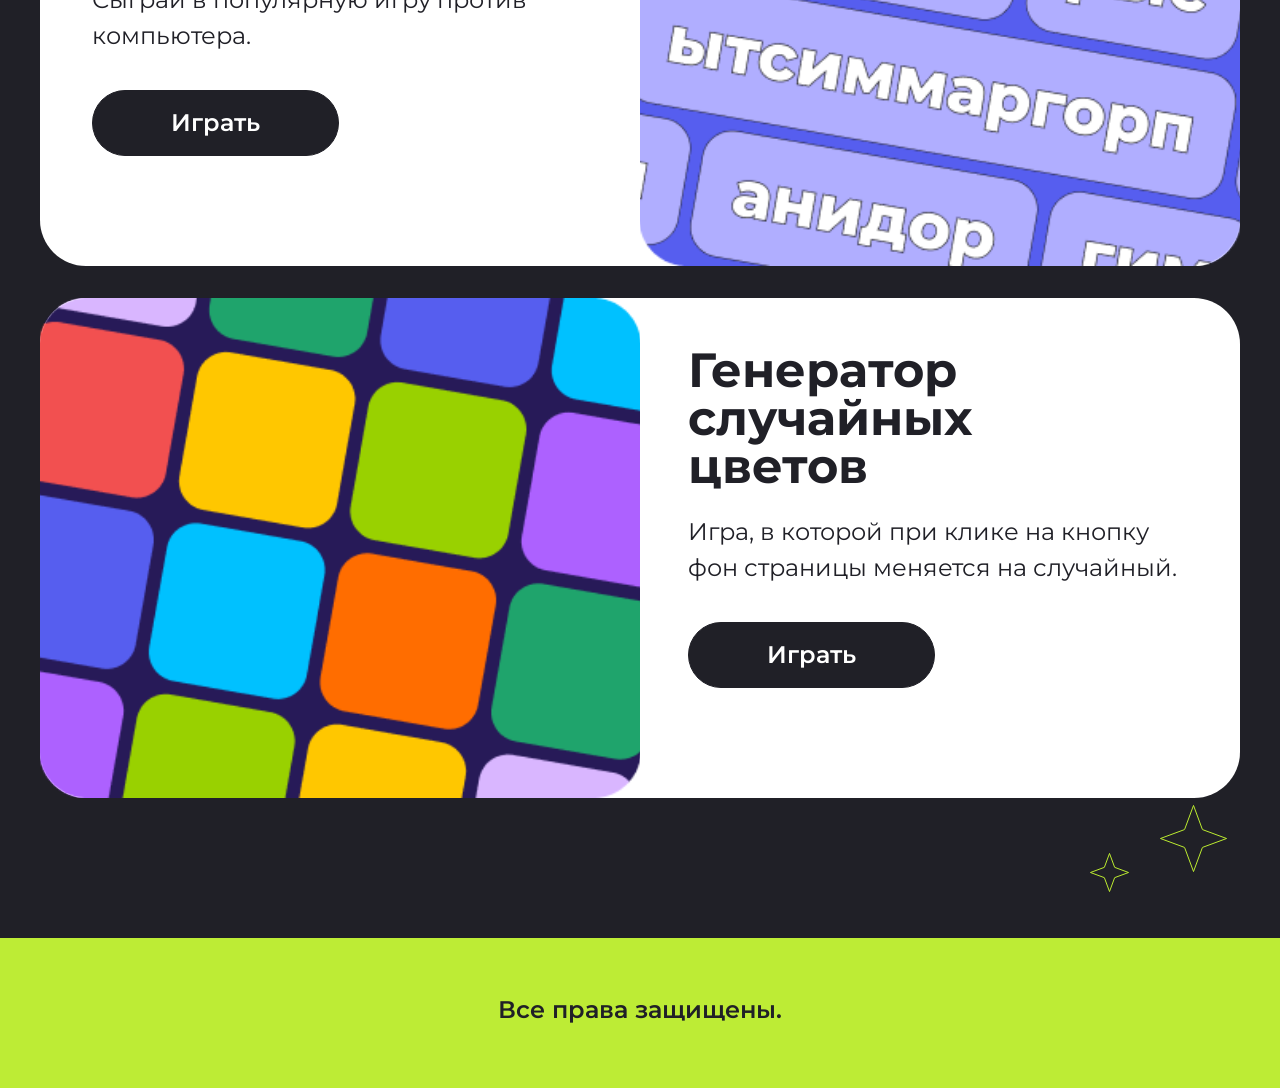
==== commit a069e692: "realize 2 games on button" ====
--- a/index.html
+++ b/index.html
@@ -190,7 +190,7 @@
               <div class="games__action">  
                 <h2 class="games__content--title">Угадай число</h2>
                 <h3 class="games__content--subtitle">Попробуй угадать случайное число от 1 до 100.</h3>
-                <button class="games__button" type="button">Играть</button>
+                <button class="games__button" type="button" onclick="guessNumberGame()">Играть</button>
               </div>
             </div>
           </article>
@@ -203,7 +203,7 @@
               <div class="games__action">  
                 <h2 class="games__content--title">Простая арифметика</h2>
                 <h3 class="games__content--subtitle">Попробуй решить простые арифметические задачи.</h3>
-                <button class="games__button" type="button">Играть</button>
+                <button class="games__button" type="button" onclick="simpleArithmeticGame()">Играть</button>
               </div>
             </div>
           </article>
@@ -229,7 +229,7 @@
               <div class="games__action">  
                 <h2 class="games__content--title"> Простая викторина</h2>
                 <h3 class="games__content--subtitle">Отвечай на вопросы викторины с вариантами ответов.</h3>
-                <button class="games__button" type="button">Играть</button>
+                <a class="games__button" href="JS HW/hw5.html">Играть</a>
               </div>
             </div>
           </article>
@@ -267,5 +267,7 @@
     <footer class="footer">
       <p class="footer__text">Все права защищены.</p>
     </footer>
+    <script src="JS HW/hw4.js"></script>
+    <script src="JS HW/hw5.js"></script>
   </body>
 </html>
